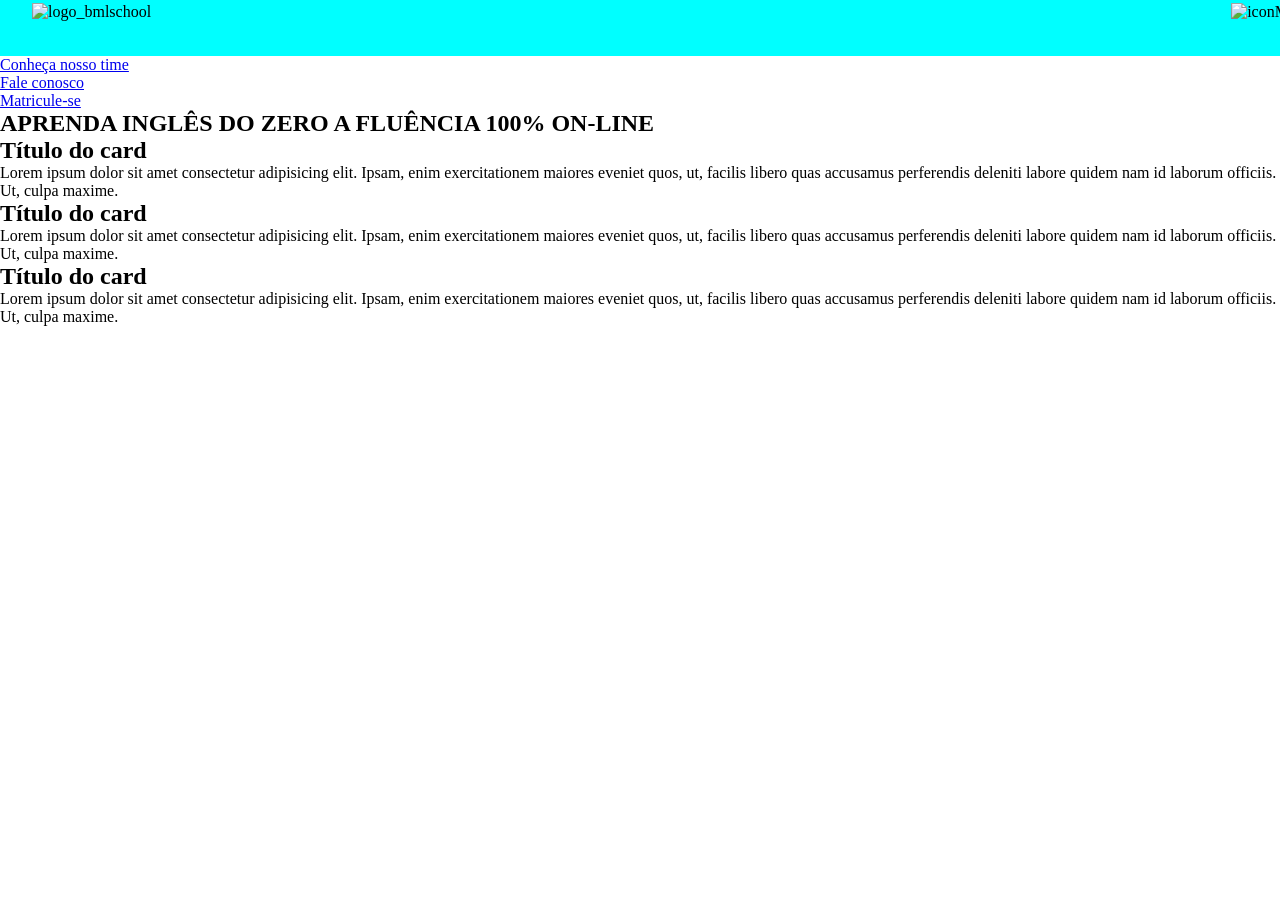
==== home.html @ 4c833206 "Inicio do projeto" ====
<!DOCTYPE html>
<html lang="pt-br">
<head>
    <meta charset="UTF-8">
    <meta name="viewport" content="width=device-width, initial-scale=1.0">
    <link rel="stylesheet" href="style.css">
    <title>BML School</title>
</head>
<body>

    <header class="navBar">
        <img src="img/shapes-bml/logo-bml/logo-bml-112x128-dark-purple.png" alt="logo_bmlschool">
        <img src="img/menu.png" alt="iconMenu">
    </header>
    <article>
        <ul>
            <a href="about.html"><li>Conheça nosso time</li></a>
            <a href="formContactUs.html"><li>Fale conosco</li></a>
            <a href="formEnroll.html"><li>Matricule-se</li></a>
        </ul>
    </article>

    <main>

        <section>
            <h1>APRENDA INGLÊS DO ZERO A FLUÊNCIA 100% ON-LINE</h1>
        </section>

        <section>
            <article>
                <h2>Título do card</h2>
                <p>Lorem ipsum dolor sit amet consectetur adipisicing elit. Ipsam, enim exercitationem maiores eveniet quos, ut, facilis libero quas accusamus perferendis deleniti labore quidem nam id laborum officiis. Ut, culpa maxime.</p>
            </article>
            <article>
                <h2>Título do card</h2>
                <p>Lorem ipsum dolor sit amet consectetur adipisicing elit. Ipsam, enim exercitationem maiores eveniet quos, ut, facilis libero quas accusamus perferendis deleniti labore quidem nam id laborum officiis. Ut, culpa maxime.</p>
            </article>
            <article>
                <h2>Título do card</h2>
                <p>Lorem ipsum dolor sit amet consectetur adipisicing elit. Ipsam, enim exercitationem maiores eveniet quos, ut, facilis libero quas accusamus perferendis deleniti labore quidem nam id laborum officiis. Ut, culpa maxime.</p>
            </article>
        </section>

        <section>

        </section>
    </main>



    
</body>
<script src="script.js"></script>
</html>
---- style.css ----
* {
    margin: 0;
    padding: 0;
}

.navBar {

    background-color: aqua;
    display: flex;
    width: 100%;
    height: 50px;
    justify-content: space-between;

    padding: 0.2rem 2rem;
}
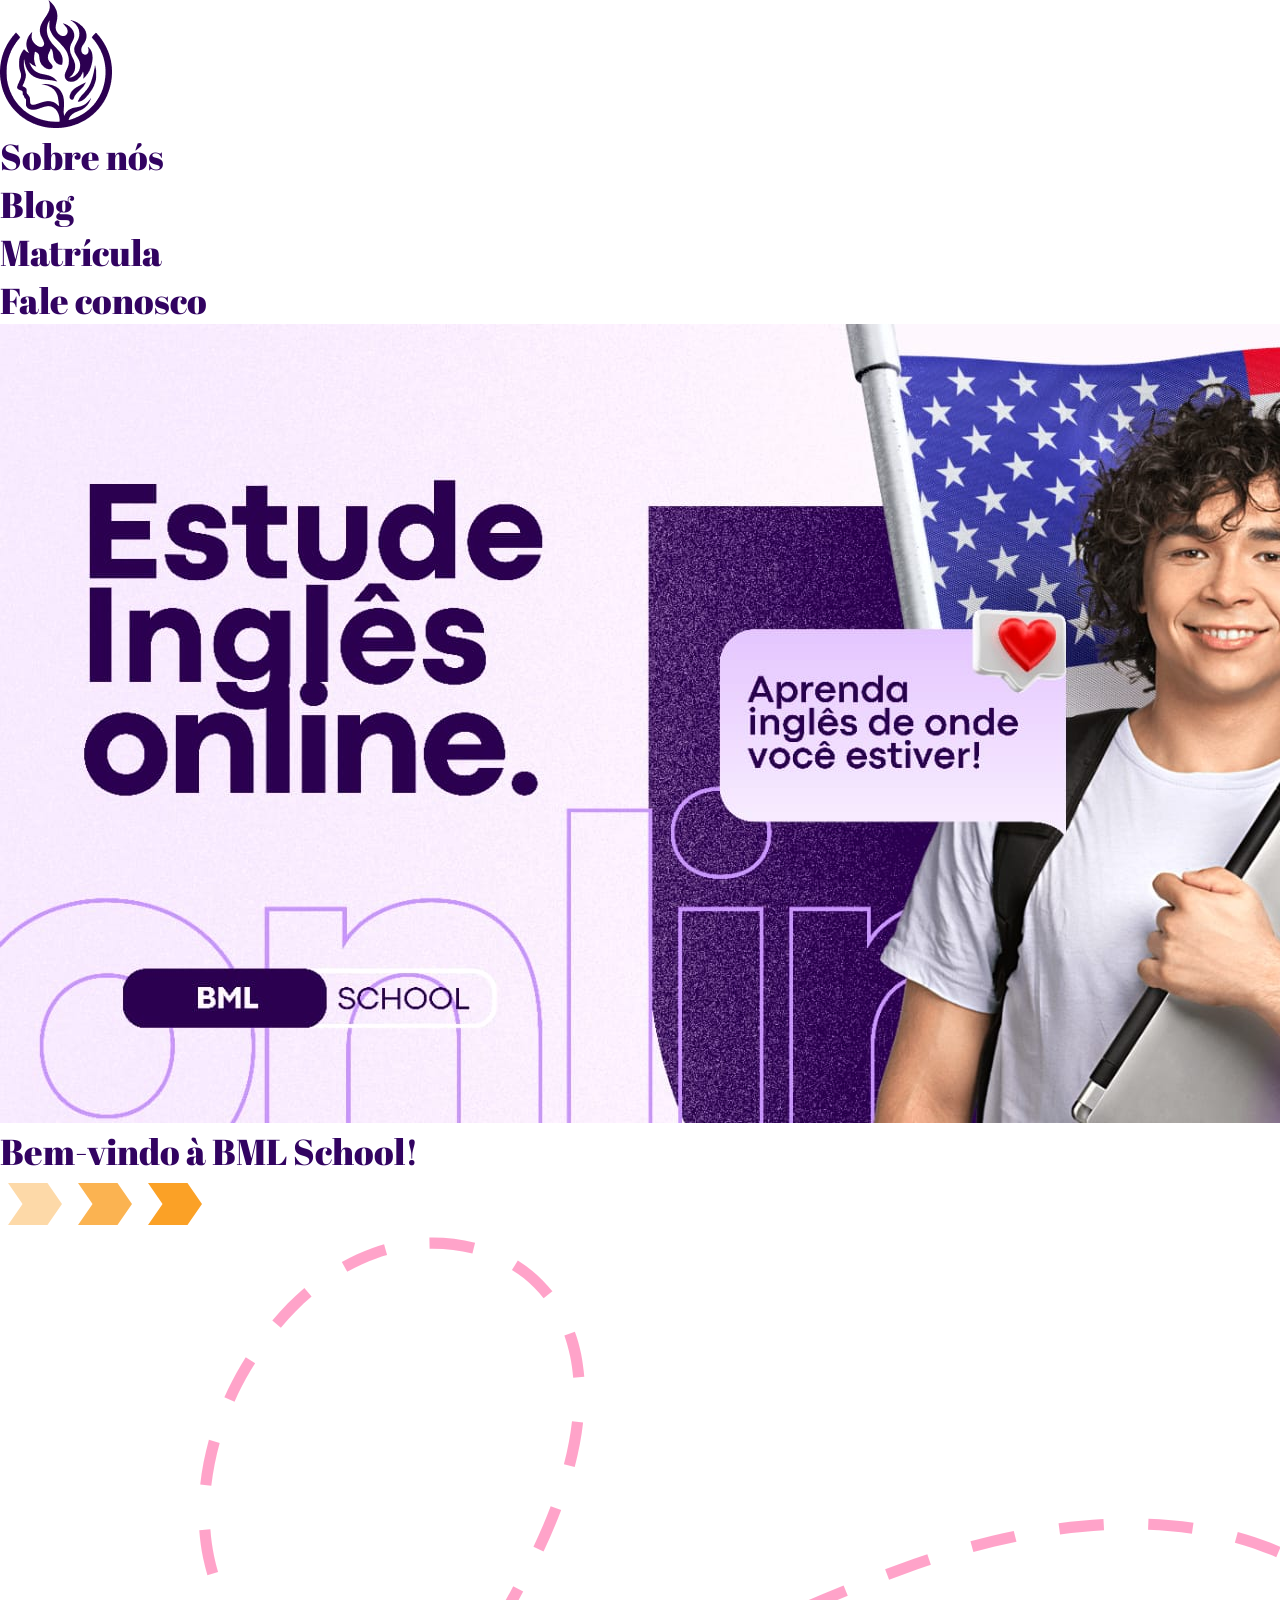
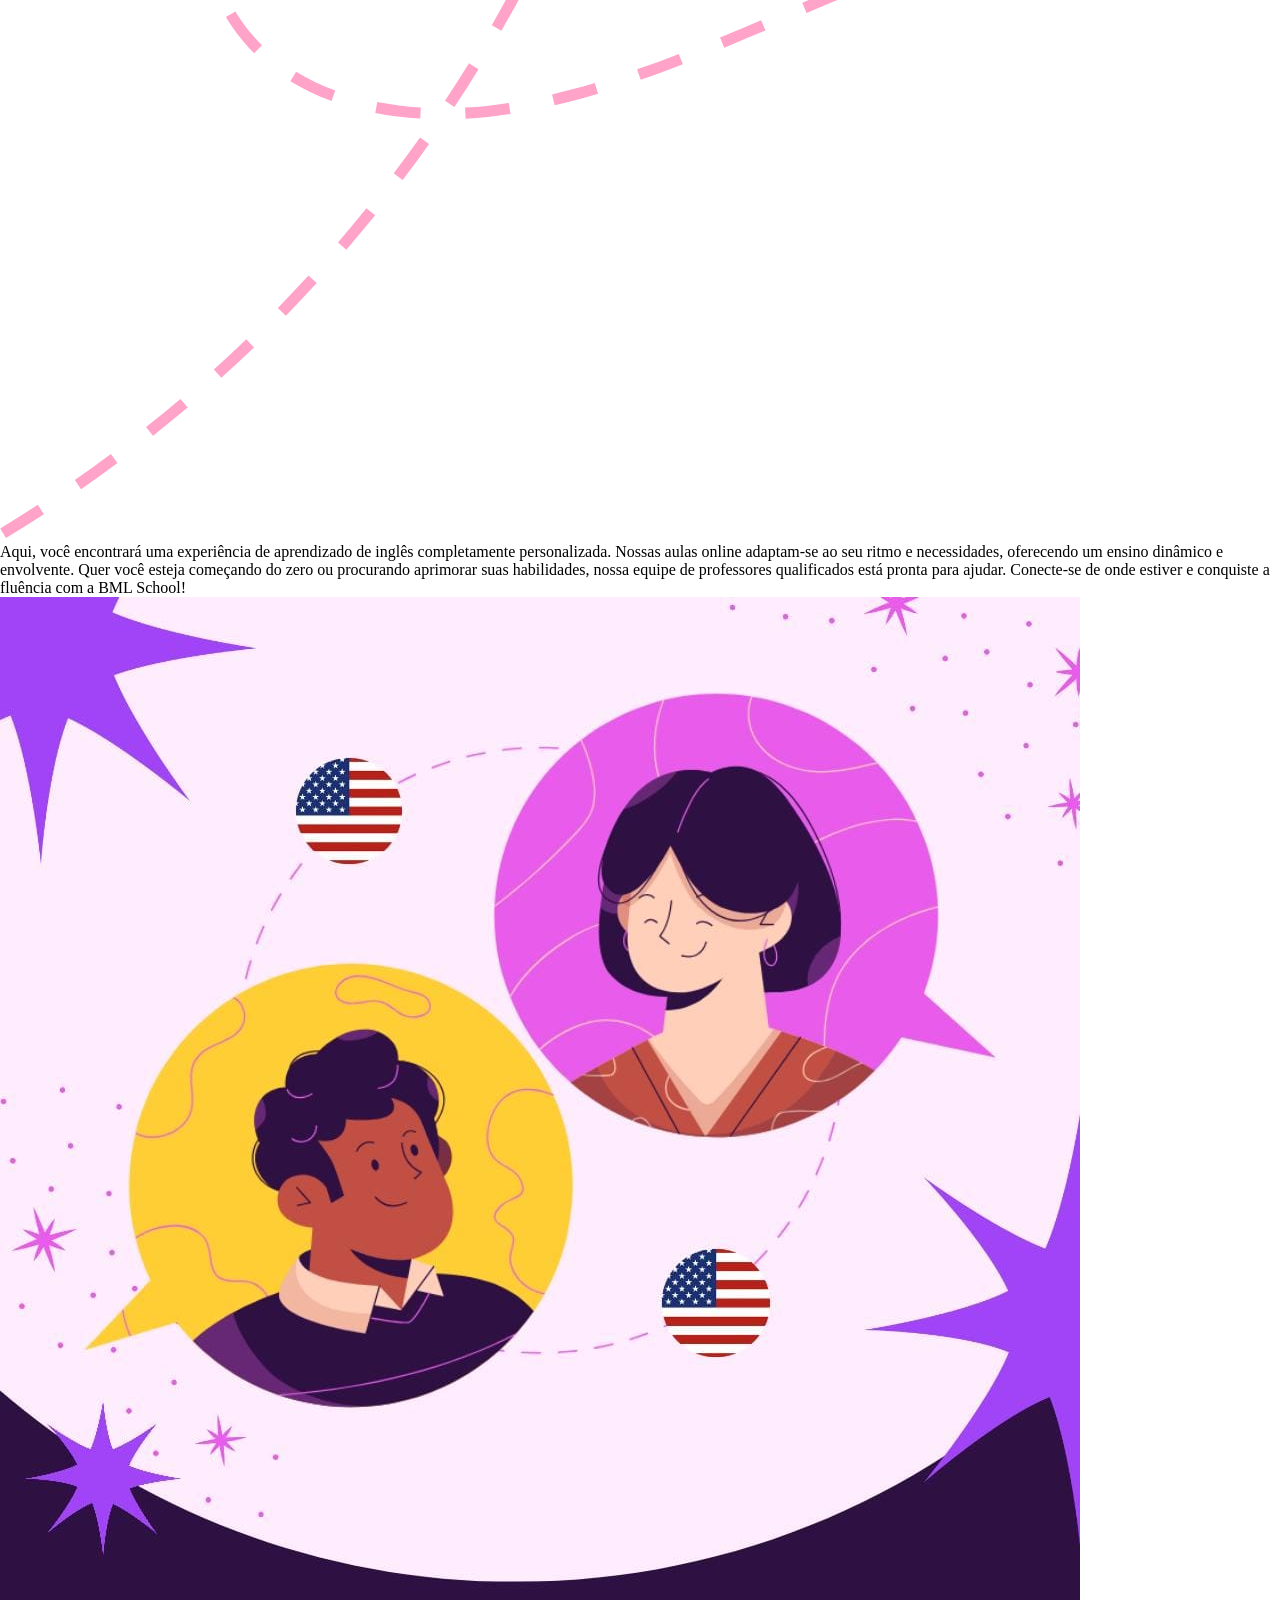
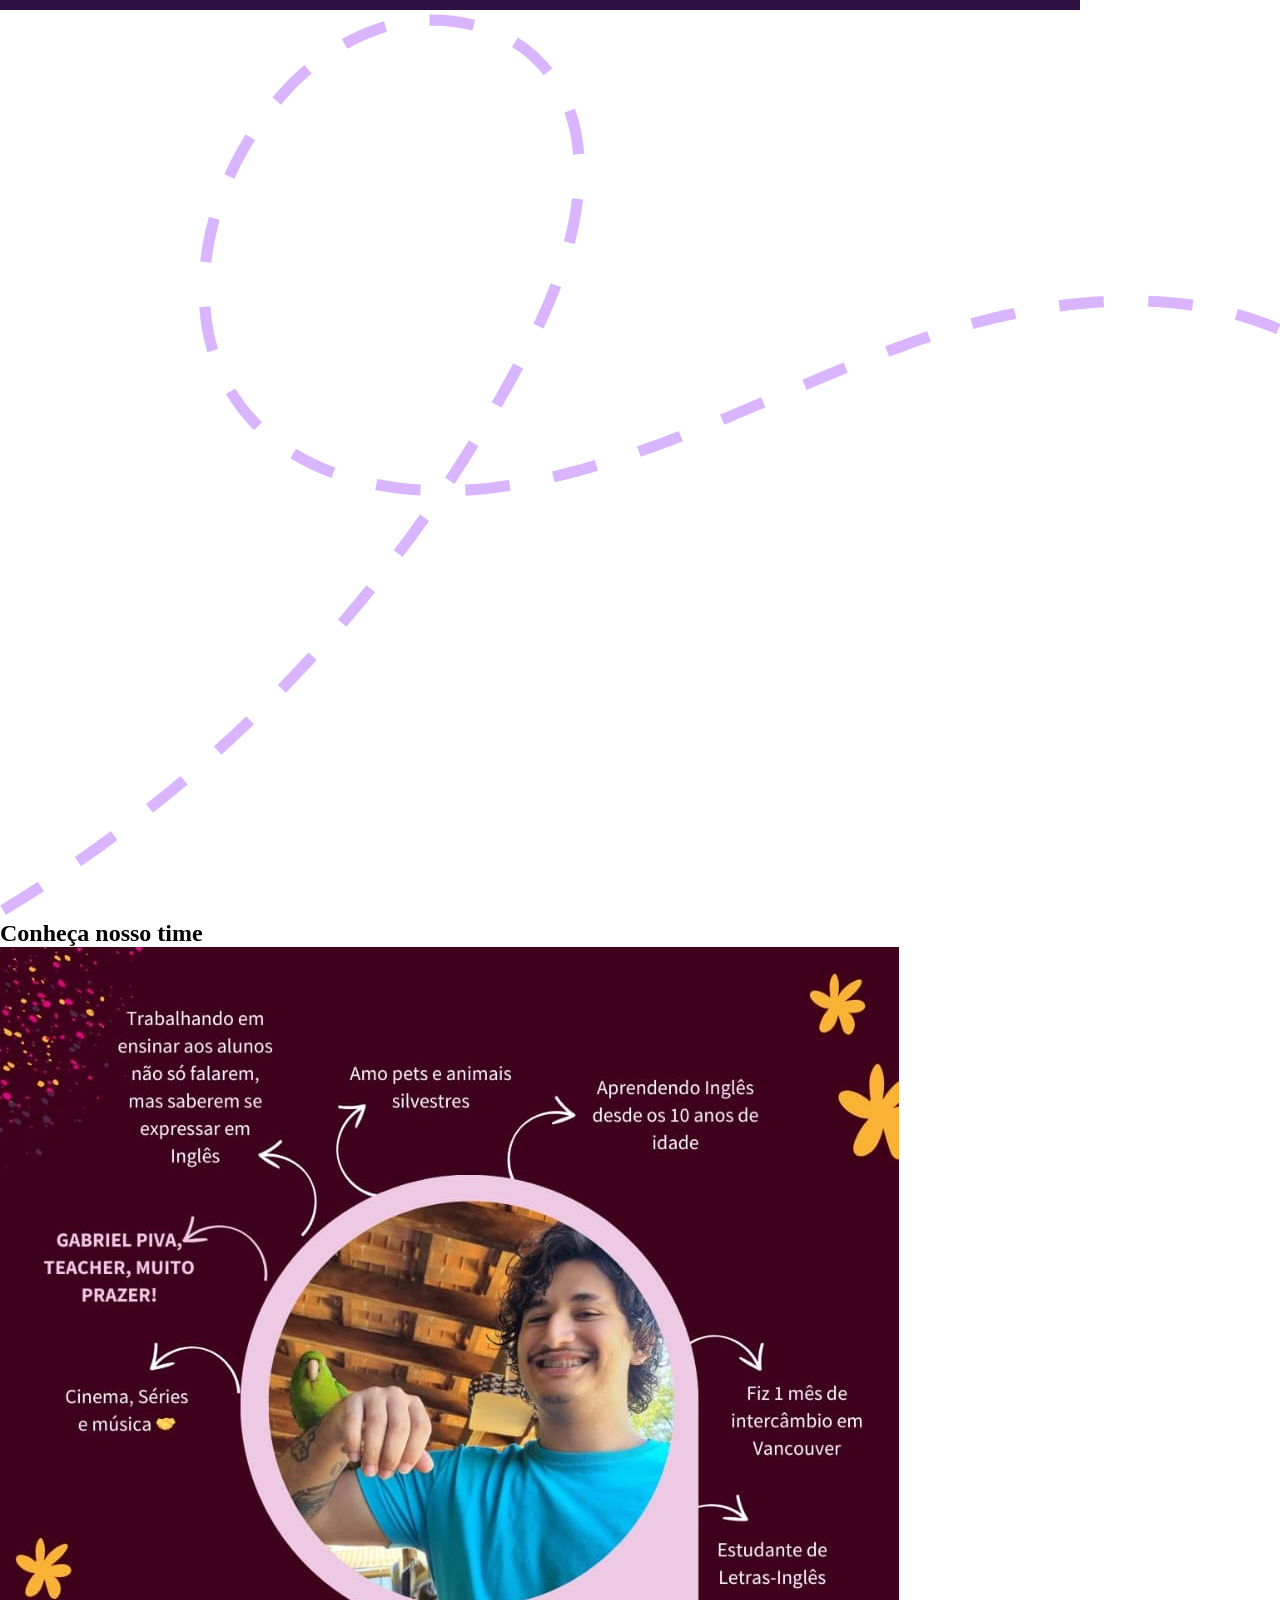
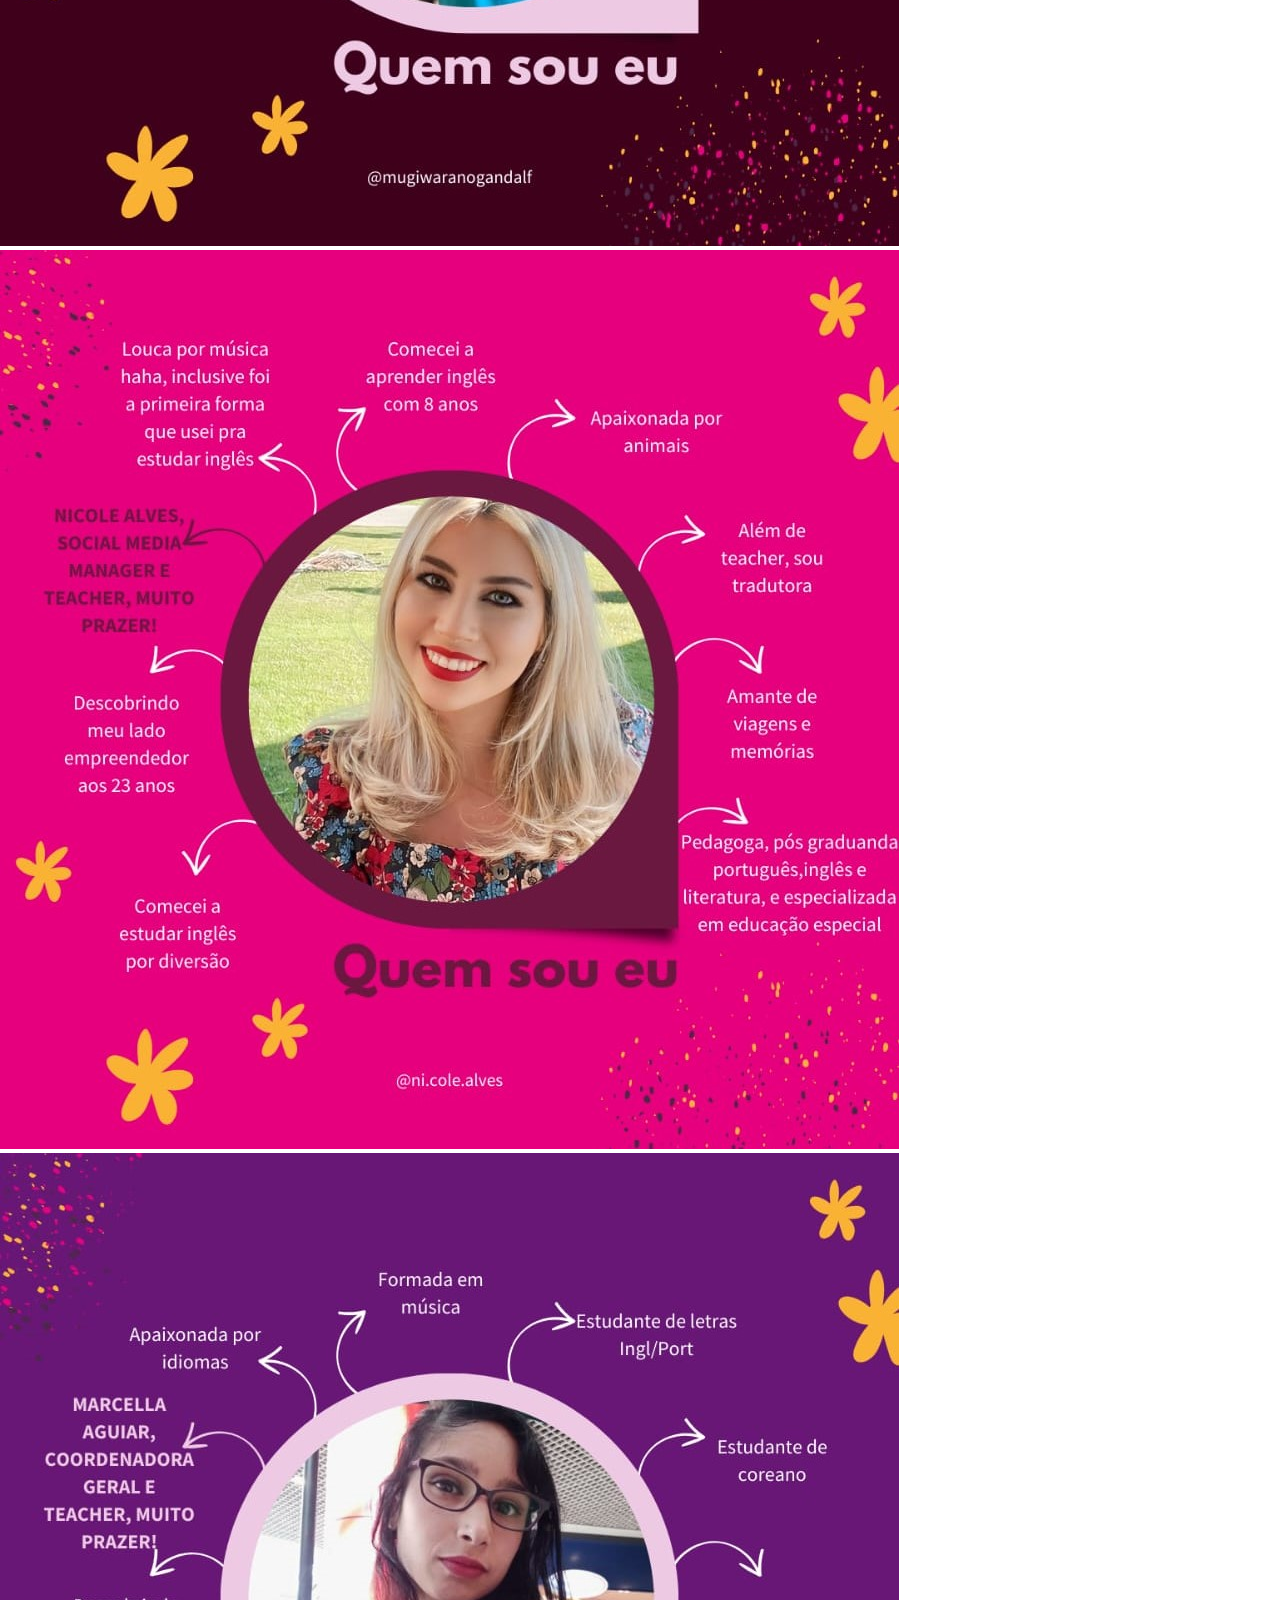
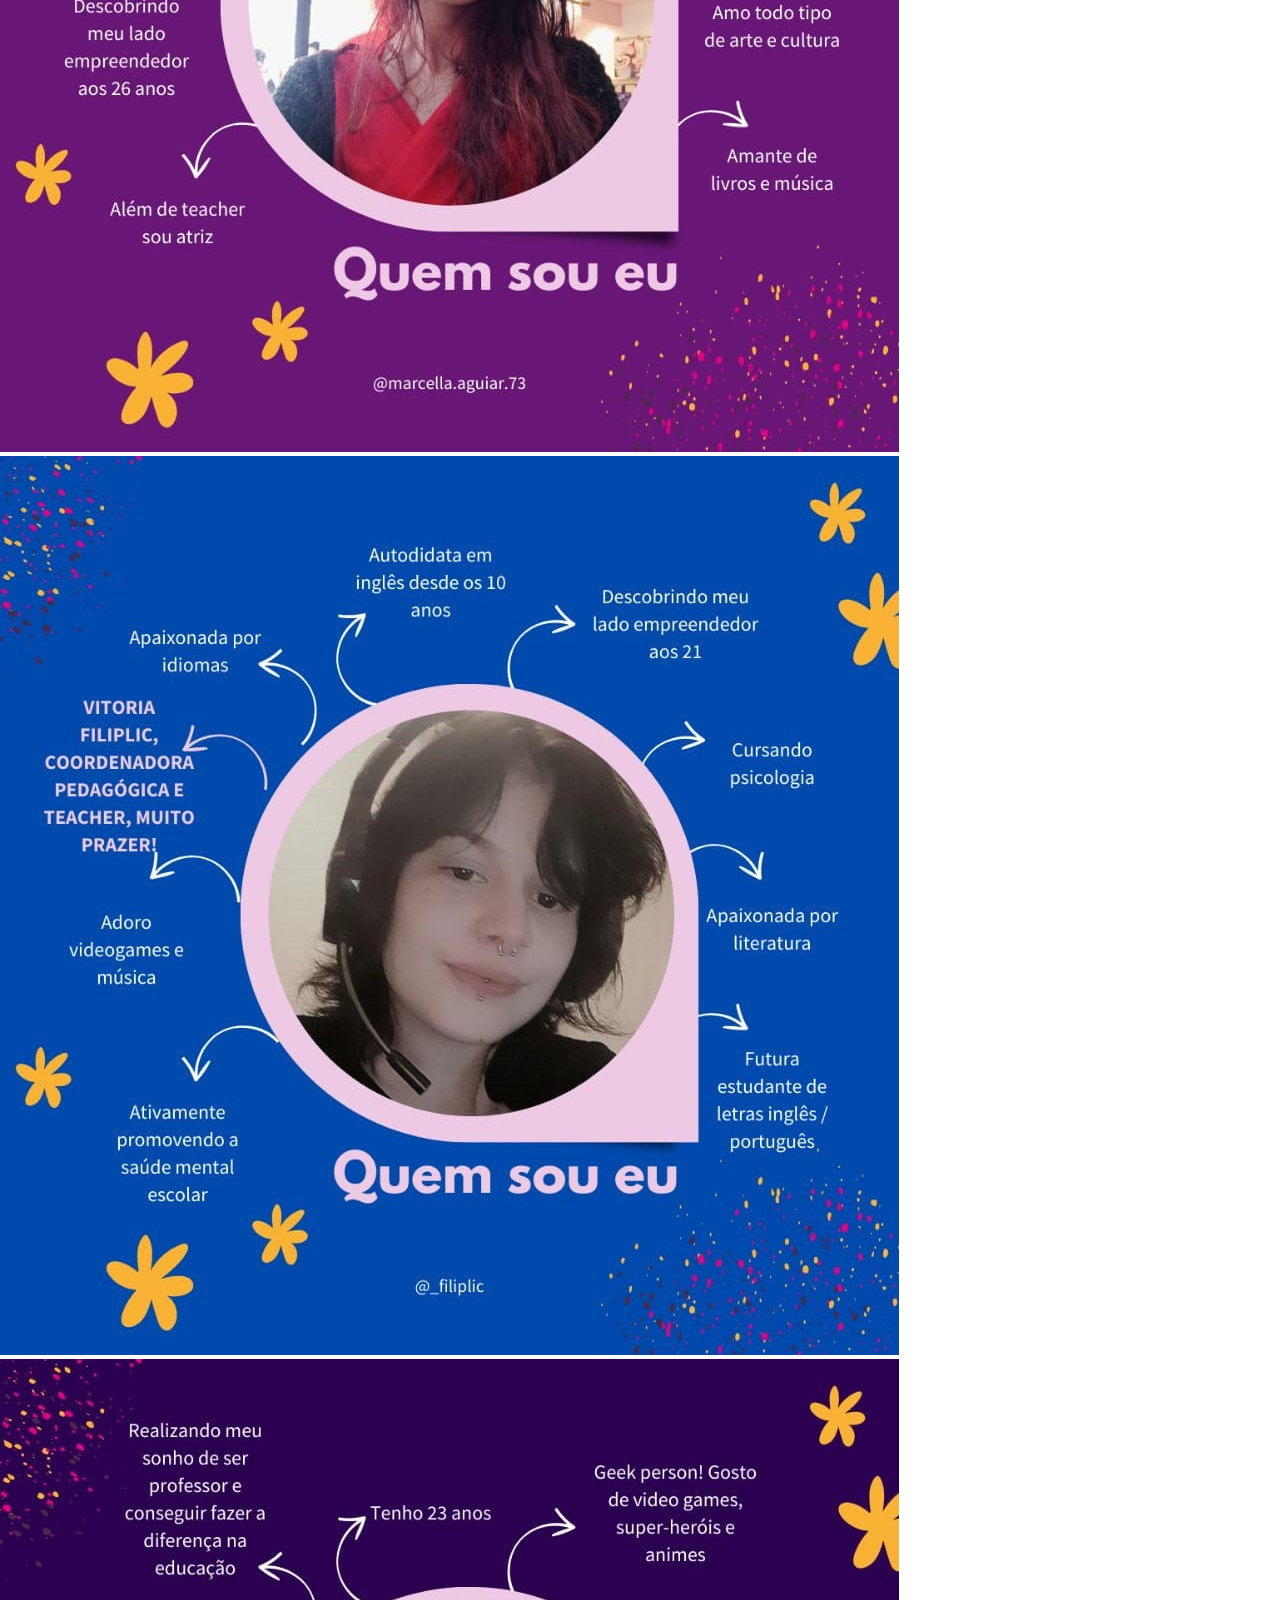
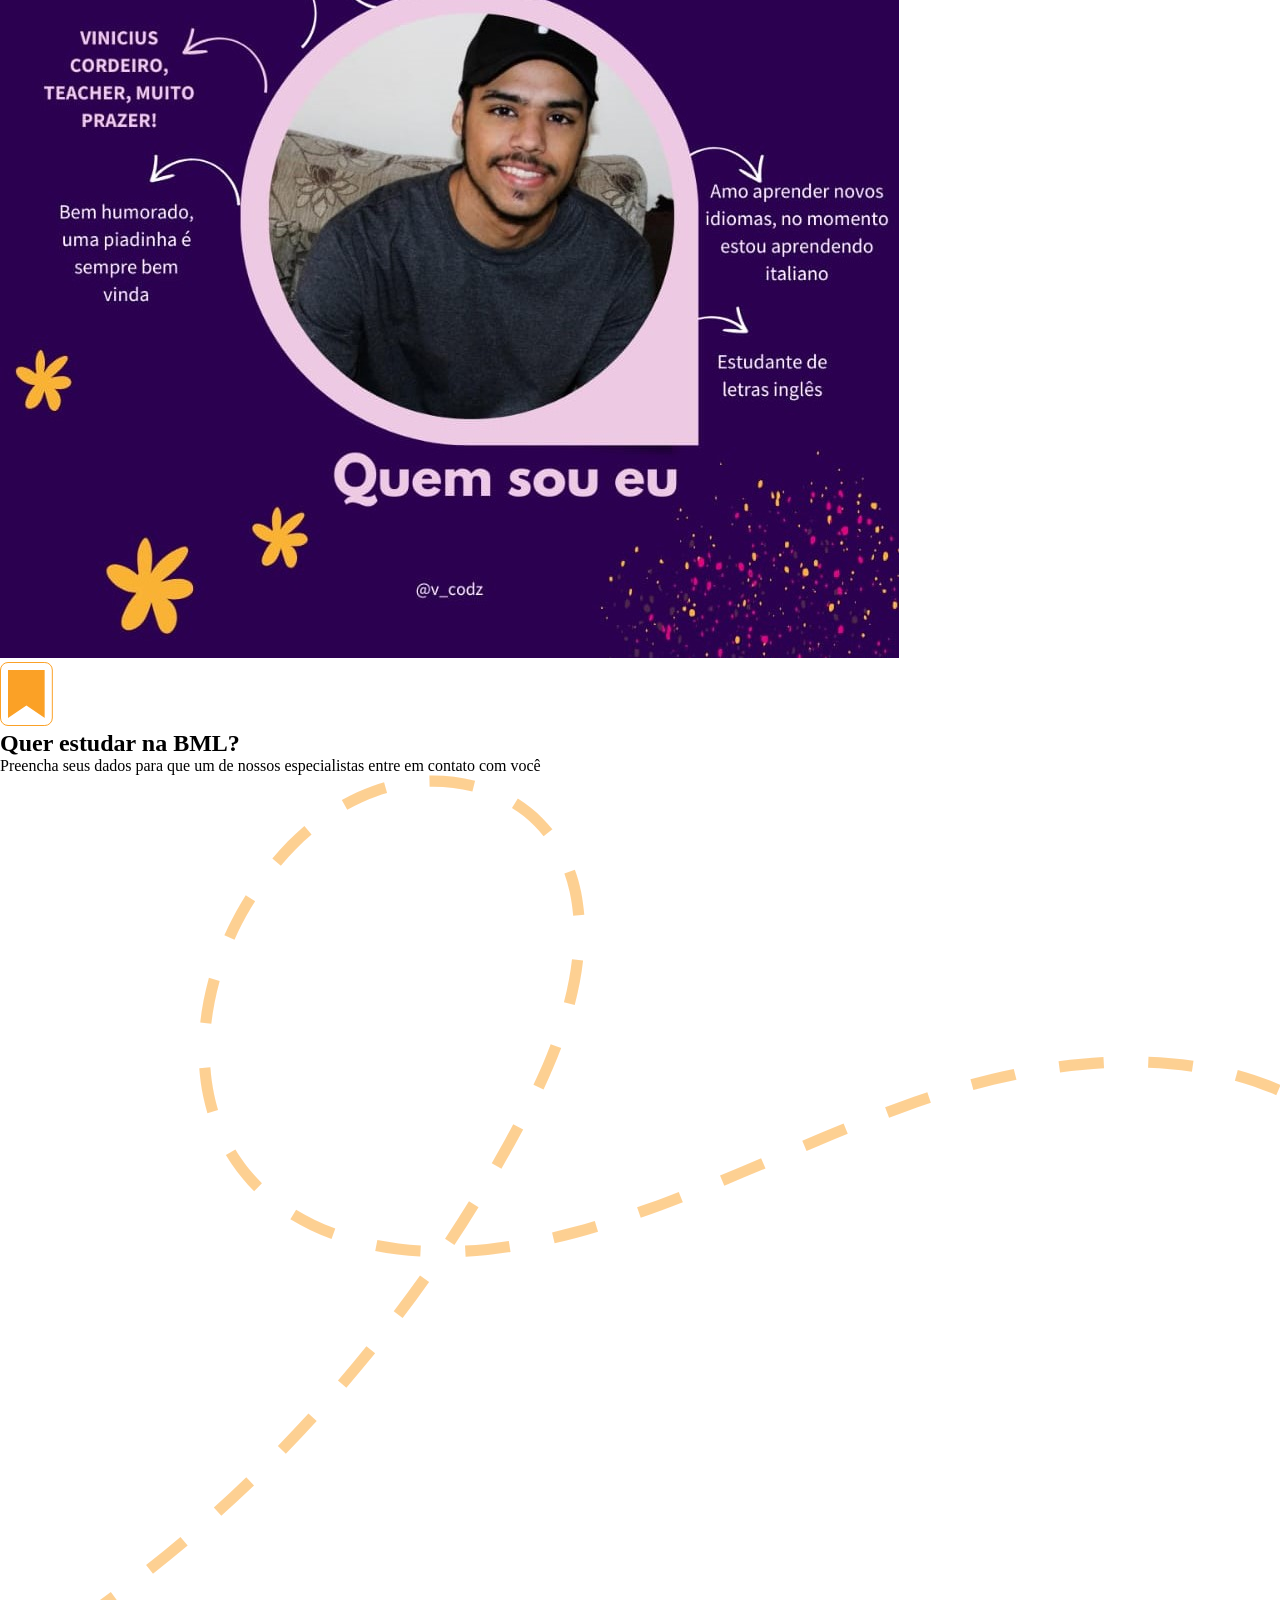
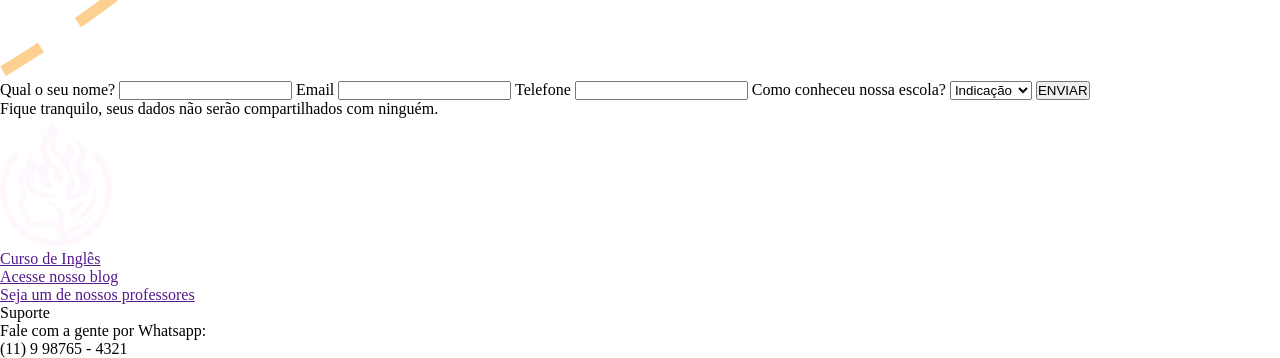
==== commit eff950bf: "docs: desenvolvimento do documento HTML" ====
--- a/home.html
+++ b/home.html
@@ -1,54 +1,108 @@
 <!DOCTYPE html>
 <html lang="pt-br">
+
 <head>
     <meta charset="UTF-8">
     <meta name="viewport" content="width=device-width, initial-scale=1.0">
-    <link rel="stylesheet" href="style.css">
+    <link rel="stylesheet" href="assets/css/style.css">
     <title>BML School</title>
 </head>
+
 <body>
 
-    <header class="navBar">
-        <img src="img/shapes-bml/logo-bml/logo-bml-112x128-dark-purple.png" alt="logo_bmlschool">
-        <img src="img/menu.png" alt="iconMenu">
+    <header>
+        <img src="assets/svg/logo-bml-112x128-dark-purple.png" alt="logoBML">
+        <ul id="navBar" class="subtitleFont">
+            <li>Sobre nós</li>
+            <li>Blog</li>
+            <li>Matrícula</li>
+            <li>Fale conosco</li> <!-- link direciona para whatsapp -->
+        </ul>
     </header>
-    <article>
-        <ul>
-            <a href="about.html"><li>Conheça nosso time</li></a>
-            <a href="formContactUs.html"><li>Fale conosco</li></a>
-            <a href="formEnroll.html"><li>Matricule-se</li></a>
-        </ul>
-    </article>
 
     <main>
+        <div id="banner">
+            <img src="assets/img/mainBanner.jpeg" alt="Garoto segurando um notebook e sorrindo">
+            <h2 class="subtitleFont">Bem-vindo à BML School!</h2>
+        </div>
+        <div id="welcome">
+            <div id="titleWelcome">
+                <img src="assets/svg/icon-arrow-yellow.svg" alt="Arrow yelow">
+                <img src="assets/svg/dots-pink.svg" alt="dots pink">
+            </div>
+            <div id="pWelcome">
+                <p>
+                    Aqui, você encontrará uma experiência de aprendizado de inglês completamente personalizada. Nossas
+                    aulas online adaptam-se ao seu ritmo e necessidades, oferecendo um ensino dinâmico e envolvente.
+                    Quer você esteja começando do zero ou procurando aprimorar suas habilidades, nossa equipe de
+                    professores
+                    qualificados está pronta para ajudar. Conecte-se de onde estiver e conquiste a fluência com a BML
+                    School!
+                </p>
+            </div>
+            <div id="imgWelcome"><img src="assets/img/anim.jpeg" alt="anime"></div>
+        </div>
+        <div id="ourTeam">
+            <div id="titleOurTeam">
+                <img src="assets/svg/dots-purple.svg" alt="dots purple">
+                <h2>Conheça nosso time</h2>
+            </div>
+            <div id="teachers">
+                <div class="cards"><img src="assets/img/gabriel.jpeg" alt="teacher BML School"></div>
+                <div class="cards"><img src="assets/img/nicole.jpeg" alt="teacher BML School"></div>
+                <div class="cards"><img src="assets/img/marcela.jpeg" alt="teacher BML School"></div>
+                <div class="cards"><img src="assets/img/filiplic.jpeg" alt="teacher BML School"></div>
+                <div class="cards"><img src="assets/img/vinicius.jpeg" alt="teacher BML School"></div>
+            </div>
+        </div>
+        <div id="enroll">
+            <div id="titleEnroll">
+                <img src="assets/svg/icon-marker-yellow.svg" alt="icon marker yellow">
+                <h2>Quer estudar na BML?</h2>
+                <p>Preencha seus dados para que um de nossos especialistas entre em contato com você</p>
+                <img src="assets/svg/dots-yellow.svg" alt="dots yellow">
+            </div>
+            <form id="formEnroll">
+                <label for="name">Qual o seu nome?</label>
+                <input type="text">
+                <label for="email">Email</label>
+                <input type="email">
+                <label for="tel">Telefone</label>
+                <input type="tel">
+                <label for="name">Como conheceu nossa escola?</label>
+                <select name="meetUs" id="meetUs">
+                    <option value="Selecione" disabled>Selecione</option>
+                    <option value="indicate">Indicação</option>
+                    <option value="insta">Instagram</option>
+                    <option value="google">Google</option>
+                    <option value="bing">Bing</option>
+                    <option value="outros">Outros</option>
+                </select>
+                <button id="submit">ENVIAR</button>
+                <p>Fique tranquilo, seus dados não serão compartilhados com ninguém.</p>
+            </form>
+        </div>
+    </main>
+    <footer>
+        <img src="assets/svg/logo-bml-112x128-white.png" alt="logo BML School">
+        <ul>
+            <li><a href="">Curso de Inglês</a></li>
+            <li><a href="">Acesse nosso blog</a></li>
+            <li><a href="">Seja um de nossos professores</a></li>
+        </ul>
+        <ul>
+            <li>
+                <p>Suporte</p>
+            </li>
+            <li>
+                <p>Fale com a gente por Whatsapp:</p>
+            </li>
+            <li>
+                <p>(11) 9 98765 - 4321</p>
+            </li>
+        </ul>
+    </footer>
 
-        <section>
-            <h1>APRENDA INGLÊS DO ZERO A FLUÊNCIA 100% ON-LINE</h1>
-        </section>
+</body>
 
-        <section>
-            <article>
-                <h2>Título do card</h2>
-                <p>Lorem ipsum dolor sit amet consectetur adipisicing elit. Ipsam, enim exercitationem maiores eveniet quos, ut, facilis libero quas accusamus perferendis deleniti labore quidem nam id laborum officiis. Ut, culpa maxime.</p>
-            </article>
-            <article>
-                <h2>Título do card</h2>
-                <p>Lorem ipsum dolor sit amet consectetur adipisicing elit. Ipsam, enim exercitationem maiores eveniet quos, ut, facilis libero quas accusamus perferendis deleniti labore quidem nam id laborum officiis. Ut, culpa maxime.</p>
-            </article>
-            <article>
-                <h2>Título do card</h2>
-                <p>Lorem ipsum dolor sit amet consectetur adipisicing elit. Ipsam, enim exercitationem maiores eveniet quos, ut, facilis libero quas accusamus perferendis deleniti labore quidem nam id laborum officiis. Ut, culpa maxime.</p>
-            </article>
-        </section>
-
-        <section>
-
-        </section>
-    </main>
-
-
-
-    
-</body>
-<script src="script.js"></script>
 </html>
--- a/assets/css/style.css
+++ b/assets/css/style.css
@@ -0,0 +1,33 @@
+@import url('https://fonts.googleapis.com/css2?family=Abril+Fatface&display=swap');
+
+:root {
+    --dark-purple: #320361;
+}
+
+.subtitleFont {
+    font-family: 'Abril Fatface', serif;
+    font-weight: 400;
+    font-size: 36px;
+    color: var(--dark-purple);
+}
+
+
+
+
+
+* {
+    margin: 0;
+    padding: 0;
+}
+
+.navBar {
+
+    background-color: aqua;
+    display: flex;
+    width: 100%;
+    height: 50px;
+    justify-content: space-between;
+
+    padding: 0.2rem 2rem;
+}
+
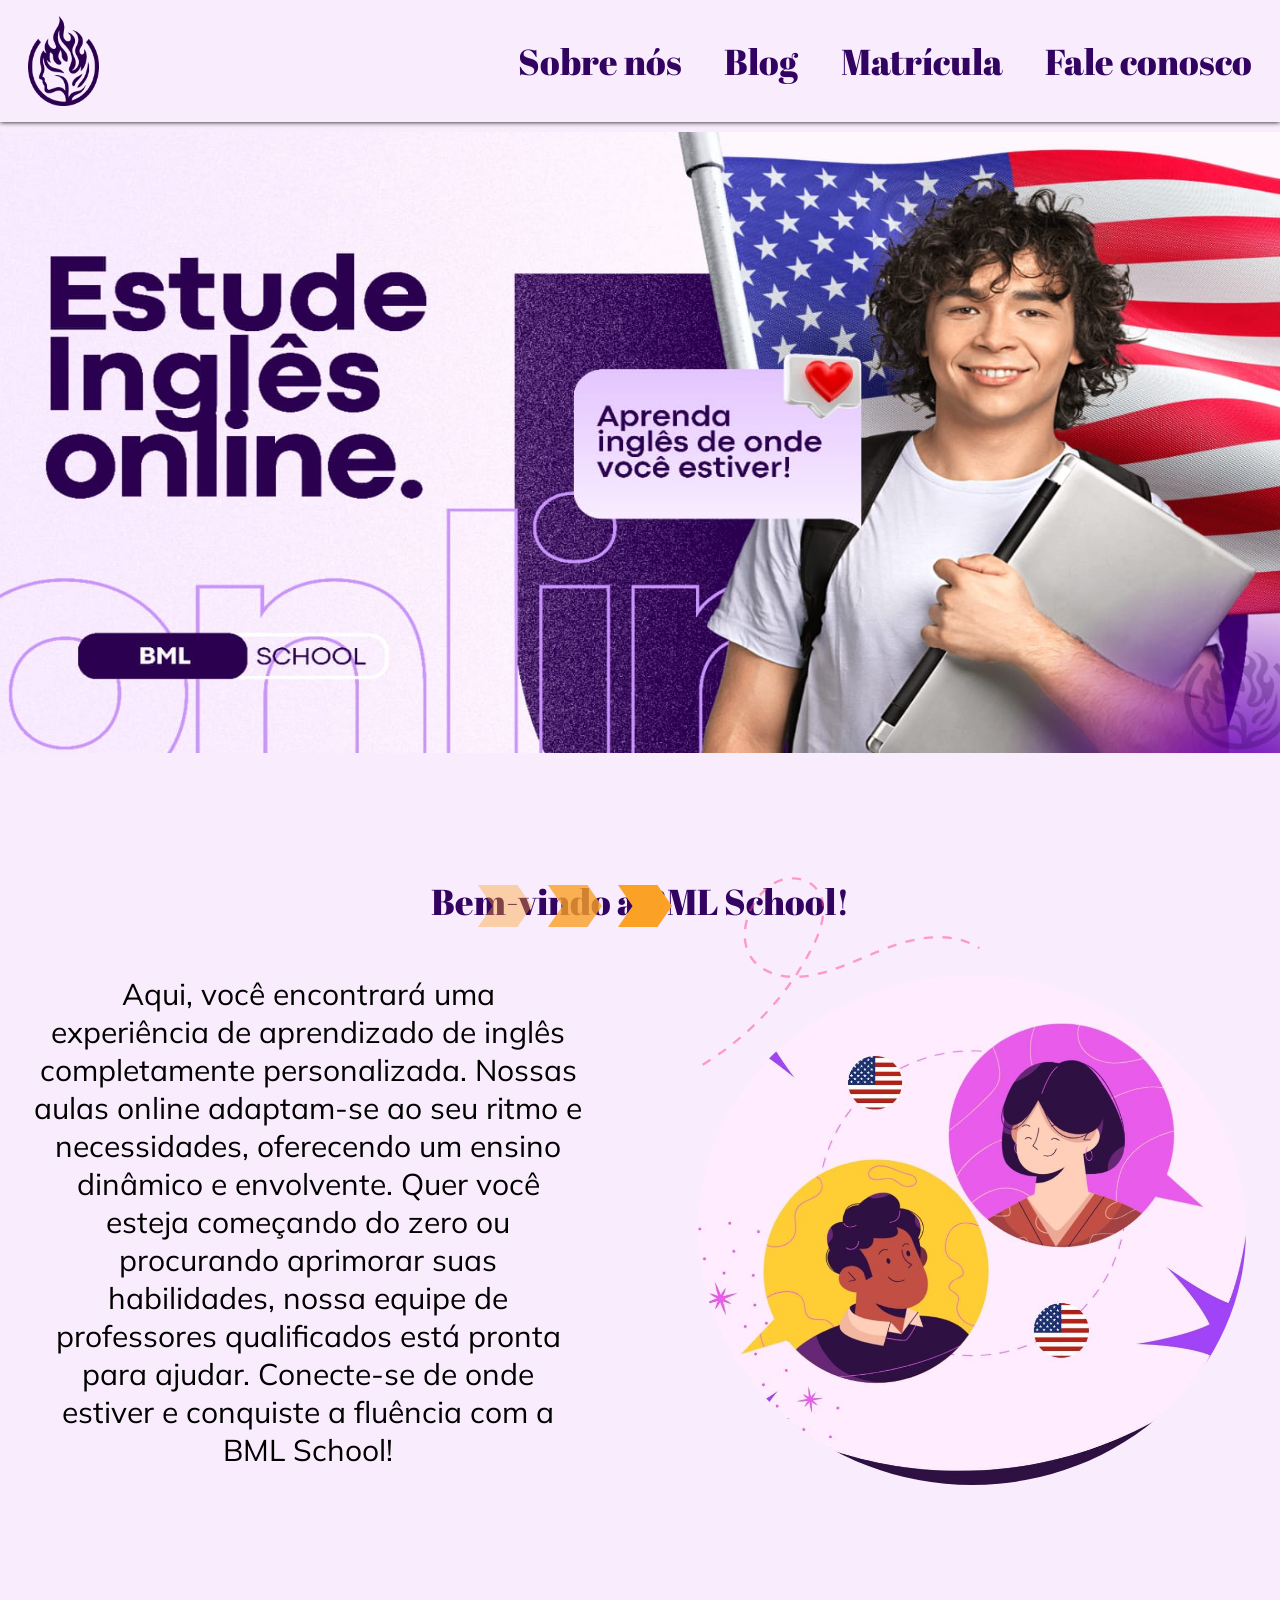
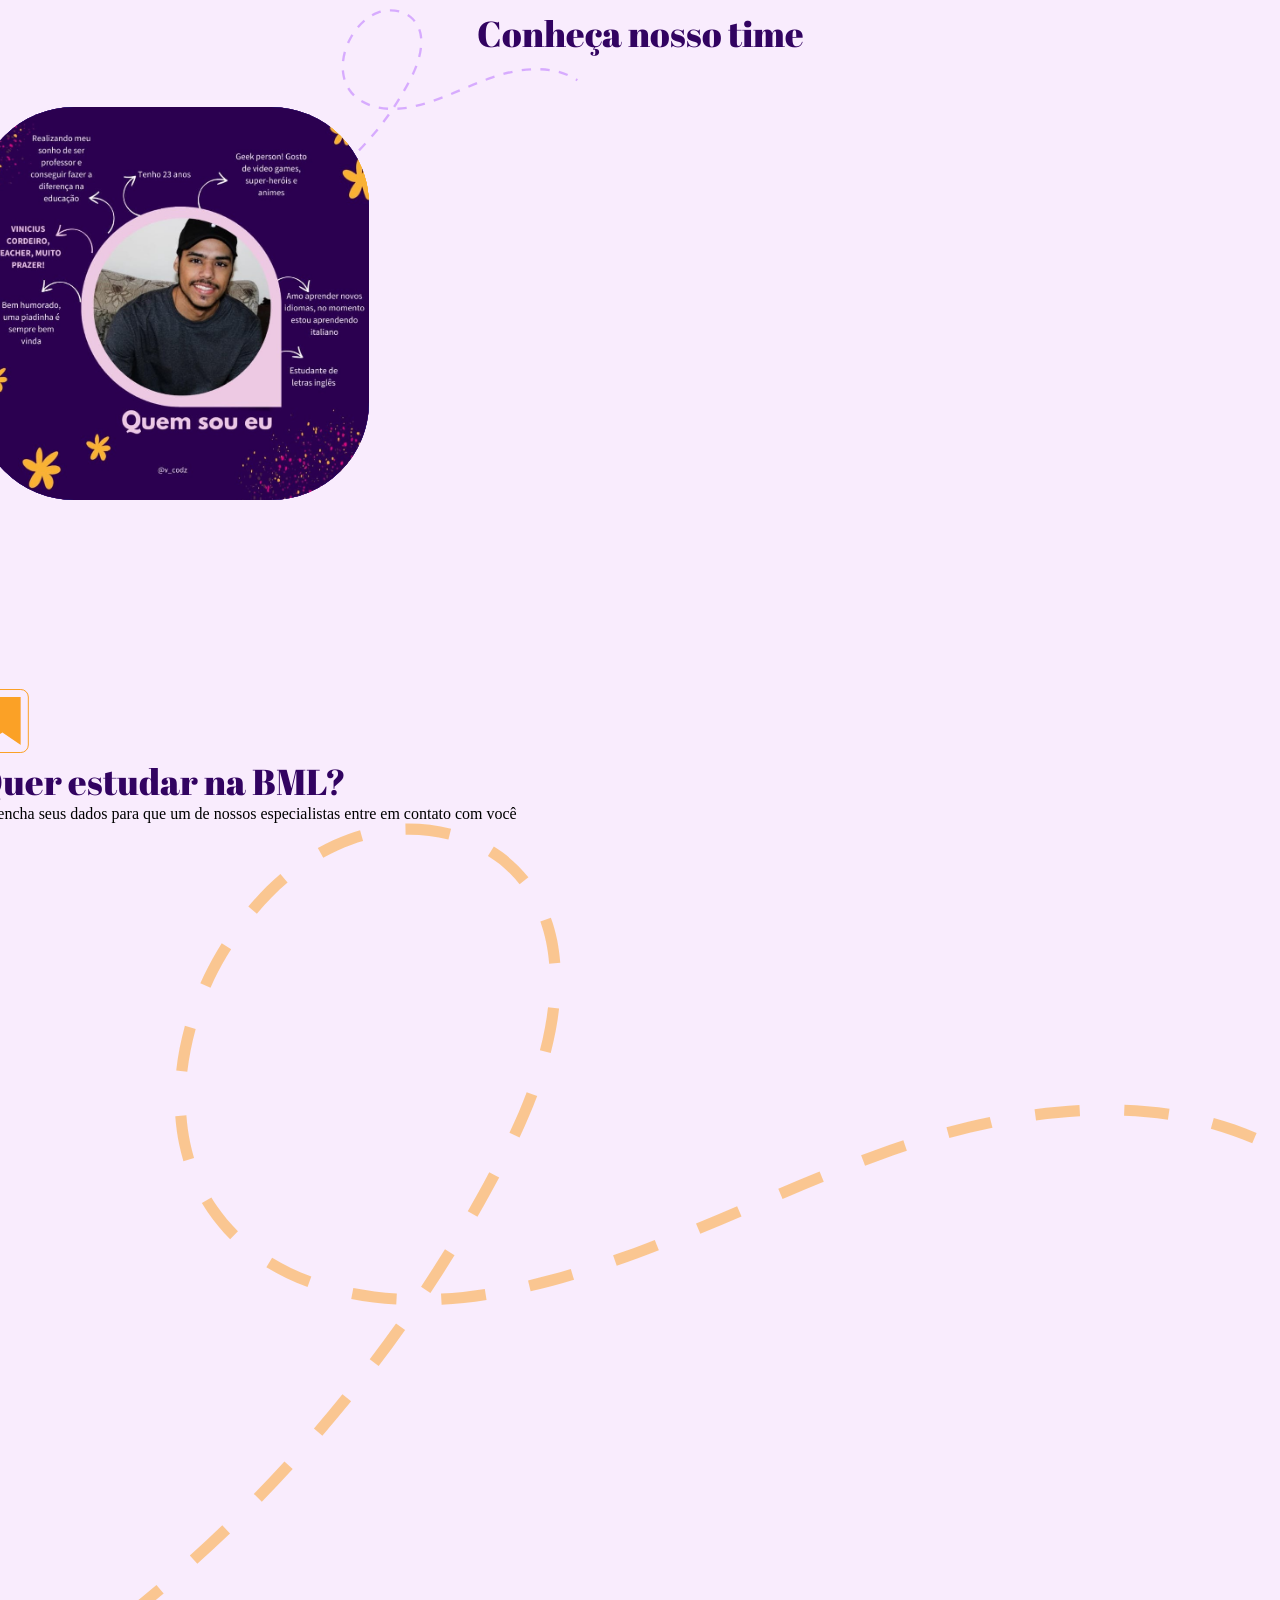
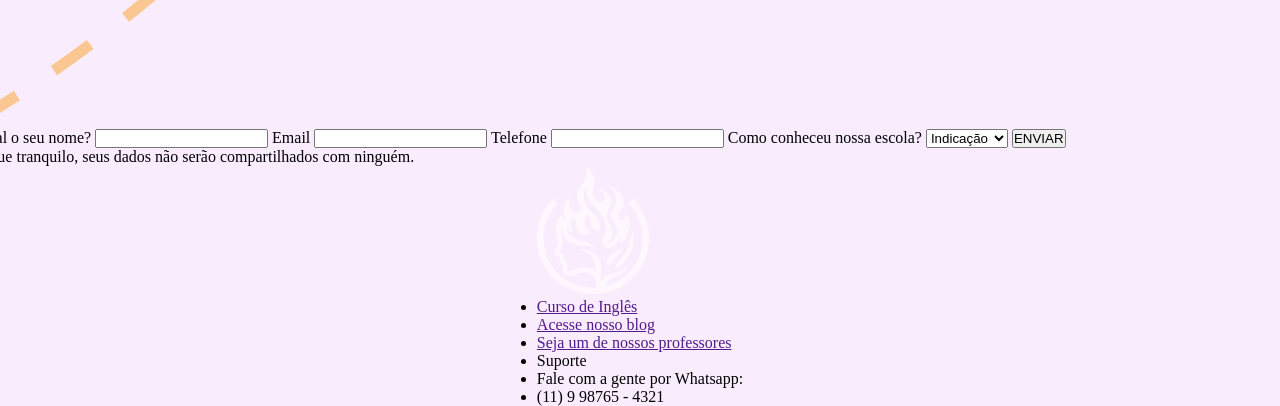
==== commit 73af0051: "style: add style for header, banner and welcome" ====
--- a/home.html
+++ b/home.html
@@ -11,41 +11,43 @@
 <body>
 
     <header>
-        <img src="assets/svg/logo-bml-112x128-dark-purple.png" alt="logoBML">
-        <ul id="navBar" class="subtitleFont">
-            <li>Sobre nós</li>
-            <li>Blog</li>
-            <li>Matrícula</li>
-            <li>Fale conosco</li> <!-- link direciona para whatsapp -->
-        </ul>
+        <div id="header">
+            <img src="assets/svg/logo-bml-112x128-dark-purple.png" alt="logoBML">
+            <ul id="navBar" class="subtitleFont">
+                <li>Sobre nós</li>
+                <li>Blog</li>
+                <li>Matrícula</li>
+                <li>Fale conosco</li> <!-- link direciona para whatsapp -->
+            </ul>
+        </div>
     </header>
 
     <main>
         <div id="banner">
             <img src="assets/img/mainBanner.jpeg" alt="Garoto segurando um notebook e sorrindo">
-            <h2 class="subtitleFont">Bem-vindo à BML School!</h2>
         </div>
         <div id="welcome">
             <div id="titleWelcome">
-                <img src="assets/svg/icon-arrow-yellow.svg" alt="Arrow yelow">
-                <img src="assets/svg/dots-pink.svg" alt="dots pink">
+                <h2 class="subtitleFont">Bem-vindo à BML School!</h2>
+                <img id="arrowYellow" src="assets/svg/icon-arrow-yellow.svg" alt="Arrow yelow">
+                <img id = "dotsPink" src="assets/svg/dots-pink.svg" alt="dots pink">
             </div>
             <div id="pWelcome">
-                <p>
-                    Aqui, você encontrará uma experiência de aprendizado de inglês completamente personalizada. Nossas
+                <p class="paragraphFont">
+                    Aqui, você encontrará uma <br>experiência de aprendizado de inglês completamente personalizada. Nossas
                     aulas online adaptam-se ao seu ritmo e necessidades, oferecendo um ensino dinâmico e envolvente.
                     Quer você esteja começando do zero ou procurando aprimorar suas habilidades, nossa equipe de
                     professores
                     qualificados está pronta para ajudar. Conecte-se de onde estiver e conquiste a fluência com a BML
                     School!
                 </p>
+                <div id="imgWelcome"><img src="assets/img/anim.jpeg" alt="anime"></div>
             </div>
-            <div id="imgWelcome"><img src="assets/img/anim.jpeg" alt="anime"></div>
         </div>
         <div id="ourTeam">
             <div id="titleOurTeam">
-                <img src="assets/svg/dots-purple.svg" alt="dots purple">
-                <h2>Conheça nosso time</h2>
+                <img id="dotsPurple" src="assets/svg/dots-purple.svg" alt="dots purple">
+                <h2 class="subtitleFont">Conheça nosso time</h2>
             </div>
             <div id="teachers">
                 <div class="cards"><img src="assets/img/gabriel.jpeg" alt="teacher BML School"></div>
@@ -58,7 +60,7 @@
         <div id="enroll">
             <div id="titleEnroll">
                 <img src="assets/svg/icon-marker-yellow.svg" alt="icon marker yellow">
-                <h2>Quer estudar na BML?</h2>
+                <h2 class="subtitleFont">Quer estudar na BML?</h2>
                 <p>Preencha seus dados para que um de nossos especialistas entre em contato com você</p>
                 <img src="assets/svg/dots-yellow.svg" alt="dots yellow">
             </div>
--- a/assets/css/style.css
+++ b/assets/css/style.css
@@ -1,8 +1,11 @@
-@import url('https://fonts.googleapis.com/css2?family=Abril+Fatface&display=swap');
+@import url('https://fonts.googleapis.com/css2?family=Abril+Fatface&family=Mulish:ital,wght@0,200..1000;1,200..1000&display=swap');
 
 :root {
     --dark-purple: #320361;
+    --light-white: #F9ECFD;
 }
+
+/* fontes */
 
 .subtitleFont {
     font-family: 'Abril Fatface', serif;
@@ -11,23 +14,113 @@
     color: var(--dark-purple);
 }
 
+.paragraphFont {
+    font-family: 'Mulish', sans-serif;
+    font-size: 30px;
+    font-weight: 400;
+    text-align: center;
+}
 
-
-
+/* styles */
 
 * {
     margin: 0;
     padding: 0;
 }
 
-.navBar {
-
-    background-color: aqua;
+body {
     display: flex;
-    width: 100%;
-    height: 50px;
-    justify-content: space-between;
-
-    padding: 0.2rem 2rem;
+    flex-direction: column;
+    align-items: center;
+    background-color: var(--light-white);
 }
 
+header {
+    width: 100%;
+    height: 122px;
+    box-shadow: 0px 0px 5px black;
+    display: flex;
+    justify-content: center;
+    margin-bottom: 10px;
+}
+#header {
+    display: flex;
+    width: 1225px;
+    justify-content: space-between;
+    align-items: center;
+}
+
+#header ul {
+    list-style: none;
+    display: flex;
+    width: 60%;
+    justify-content: space-between;
+    align-items: center;
+}
+
+#header img {
+    height: 90px;
+    width: 71px;
+}
+
+#banner img {
+    height: 621px;
+    width: 100%;
+    border-radius: 16px;
+}
+
+#titleWelcome, #titleOurTeam{
+    display: flex;
+    justify-content: center;
+    padding: 120px 0 50px;
+}
+
+#dotsPink {
+    height: 189px;
+    width: 278px;
+    position: absolute;
+    right: 300px;
+}
+
+#arrowYellow {
+    position: absolute;
+    left: 470px;
+}
+
+#pWelcome {
+    display: flex;
+    justify-content: space-around;
+}
+
+#pWelcome p, #pWelcome img {
+    height: 510px;
+    width: 548.7px;
+}
+
+#pWelcome img {
+    border-radius: 100%;
+}
+
+#ourTeam{
+    height: 800px;
+}
+
+#dotsPurple {
+    height: 189px;
+    width: 278px;
+    position: absolute;
+    left: 300px;
+}
+
+#teachers {
+    display: flex;
+}
+
+.cards img{
+    height: 393px;
+    width: 393px;
+    position: absolute;
+    border-radius: 98px;
+}
+
+
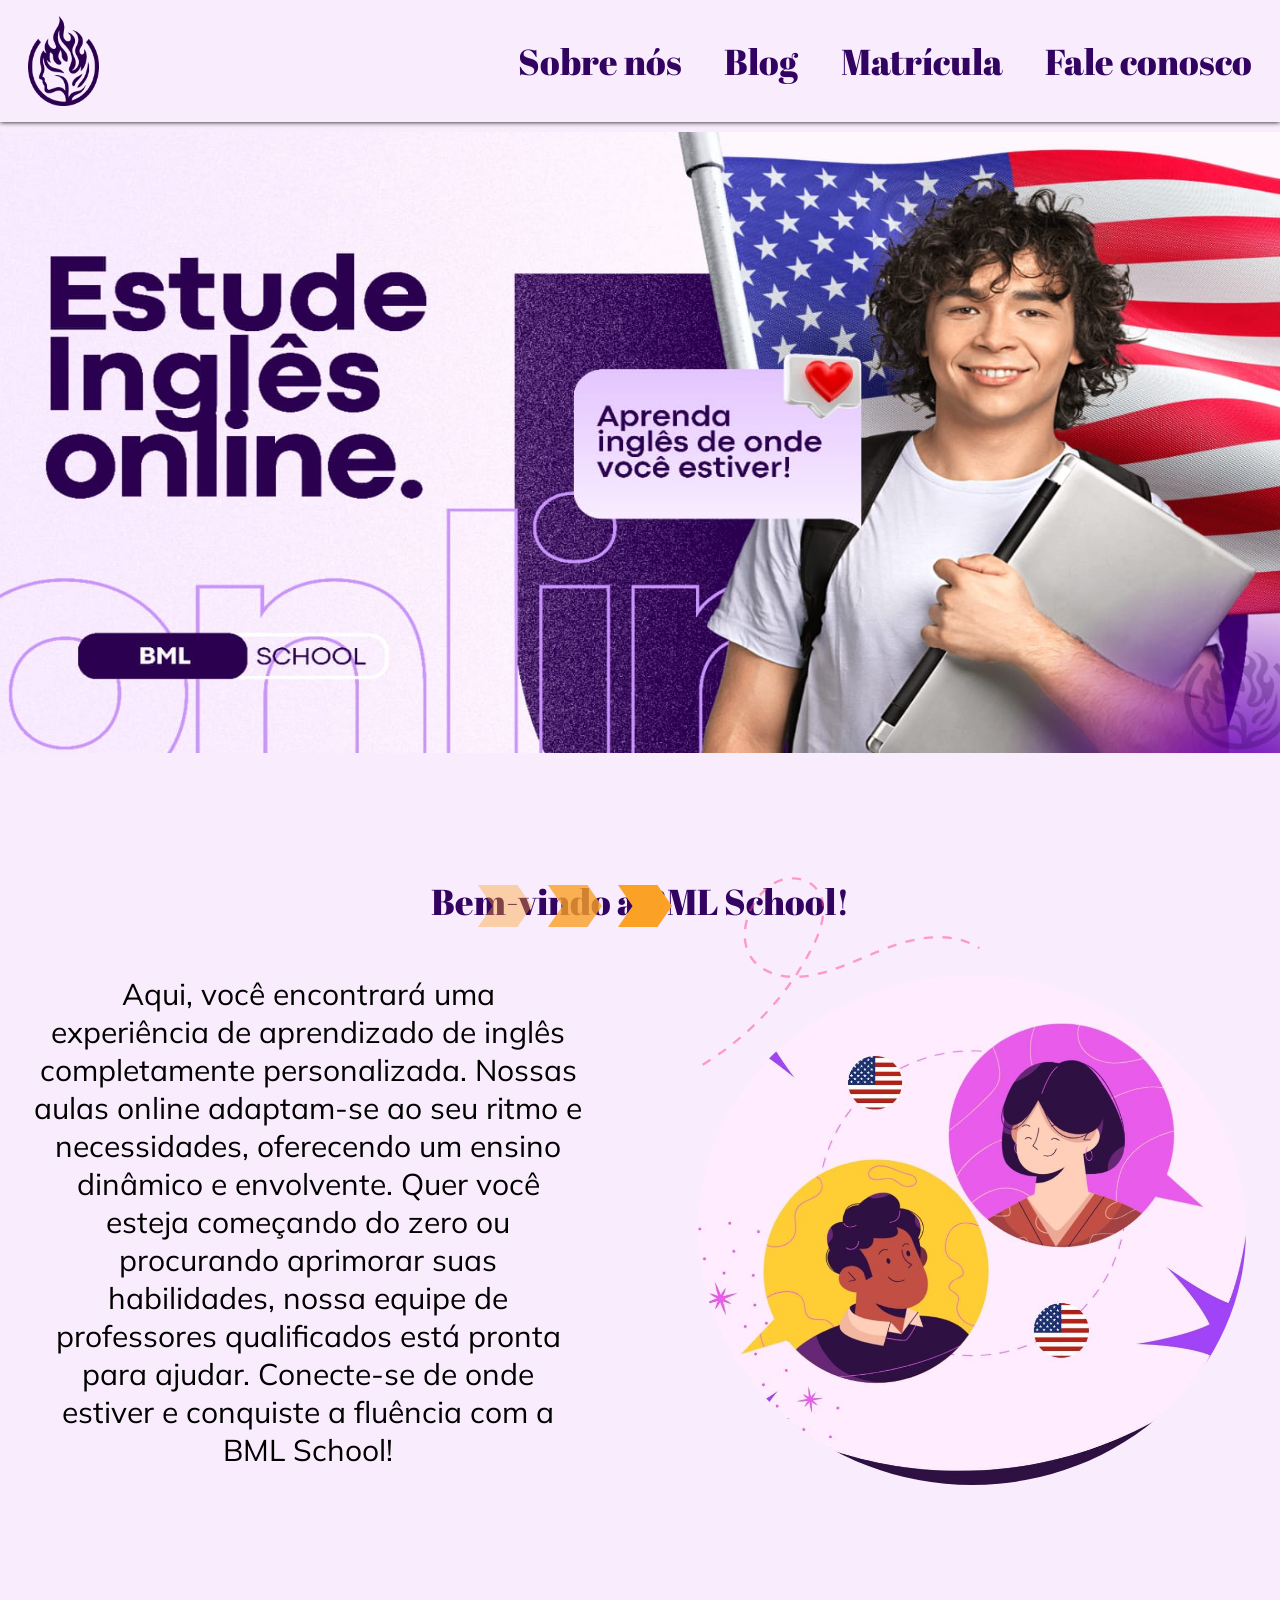
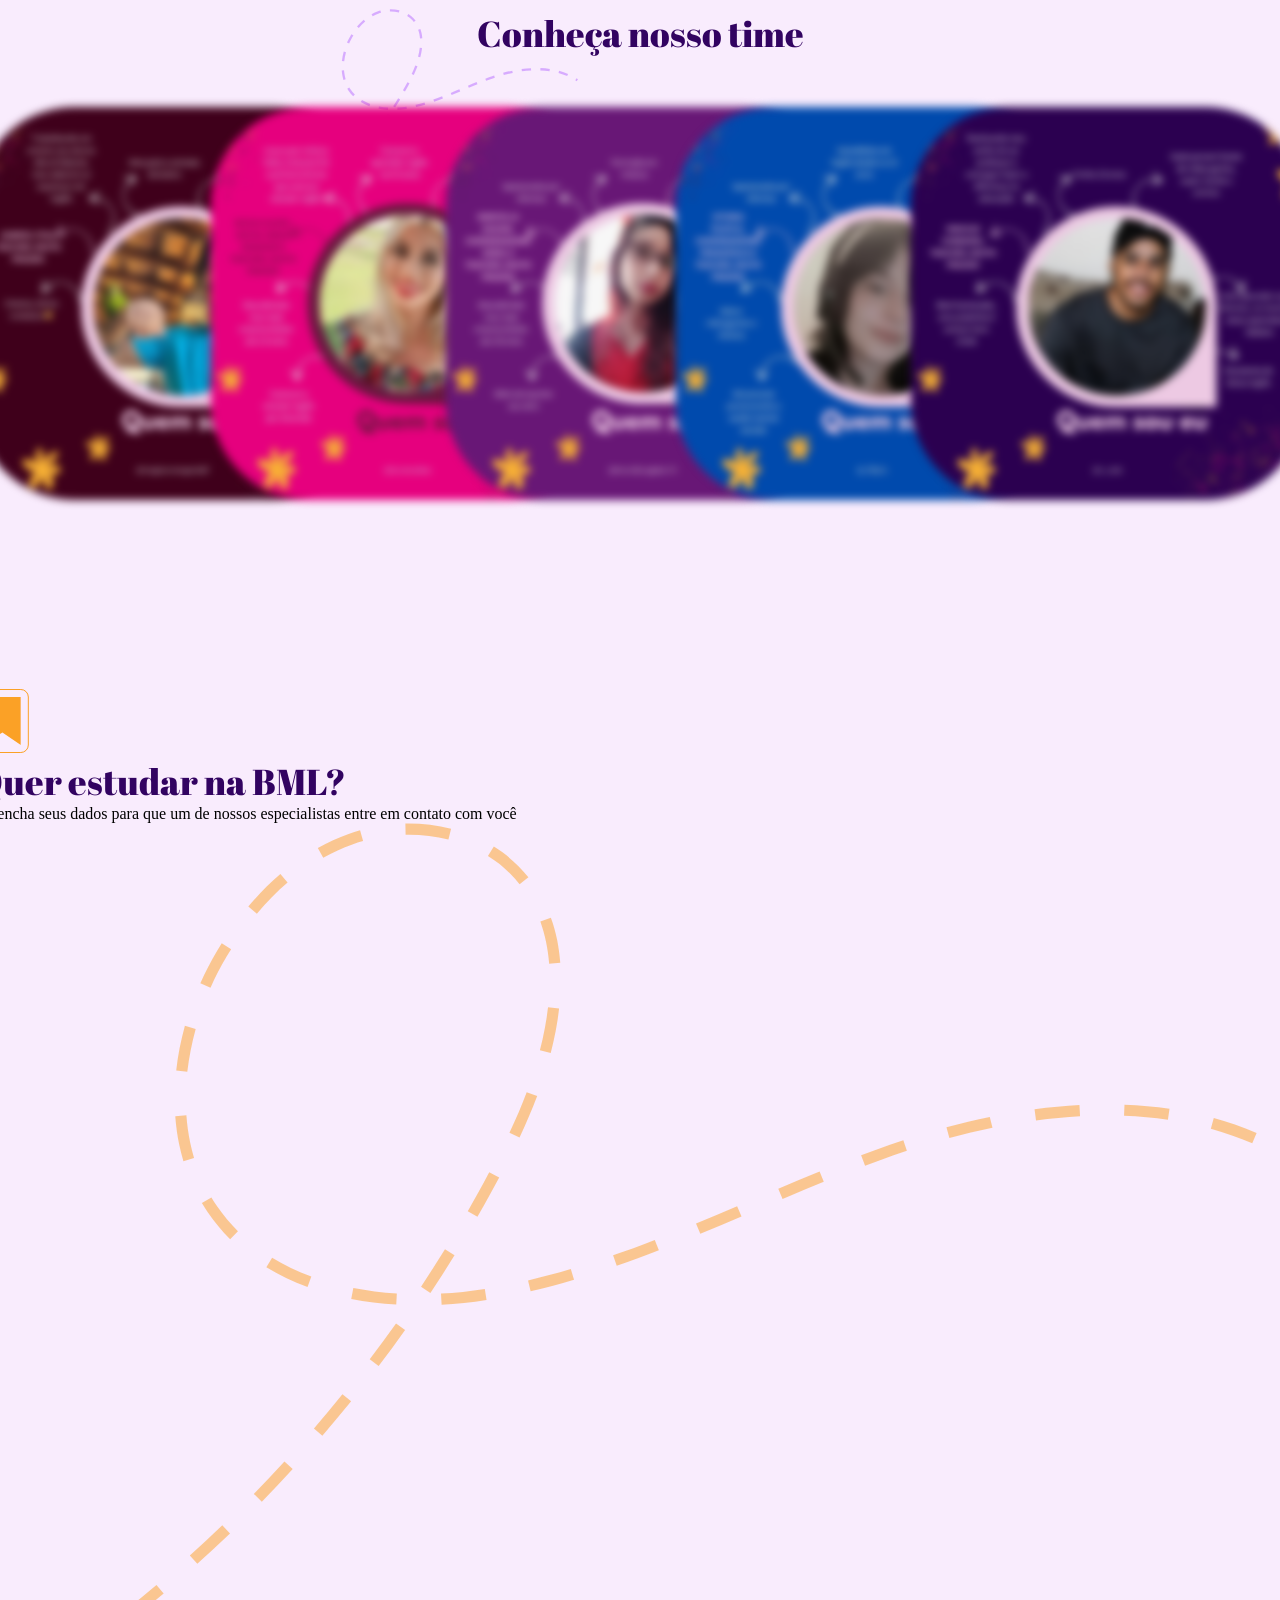
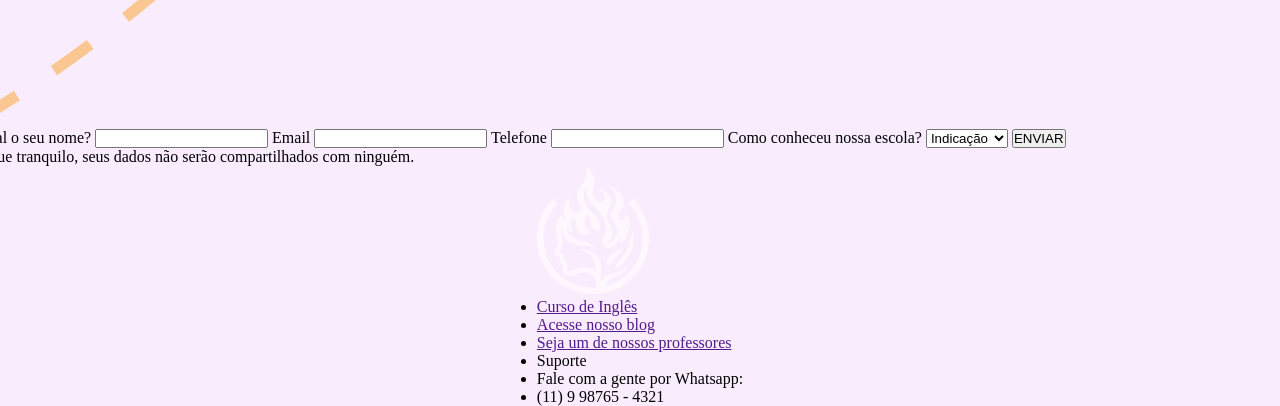
==== commit ead3d81f: "ajustes no design" ====
--- a/home.html
+++ b/home.html
@@ -50,11 +50,11 @@
                 <h2 class="subtitleFont">Conheça nosso time</h2>
             </div>
             <div id="teachers">
-                <div class="cards"><img src="assets/img/gabriel.jpeg" alt="teacher BML School"></div>
-                <div class="cards"><img src="assets/img/nicole.jpeg" alt="teacher BML School"></div>
-                <div class="cards"><img src="assets/img/marcela.jpeg" alt="teacher BML School"></div>
-                <div class="cards"><img src="assets/img/filiplic.jpeg" alt="teacher BML School"></div>
-                <div class="cards"><img src="assets/img/vinicius.jpeg" alt="teacher BML School"></div>
+                <div class="cards card1"><img src="assets/img/gabriel.jpeg" alt="teacher BML School"></div>
+                <div class="cards card2"><img src="assets/img/nicole.jpeg" alt="teacher BML School"></div>
+                <div class="cards card3"><img src="assets/img/marcela.jpeg" alt="teacher BML School"></div>
+                <div class="cards card4"><img src="assets/img/filiplic.jpeg" alt="teacher BML School"></div>
+                <div class="cards card5"><img src="assets/img/vinicius.jpeg" alt="teacher BML School"></div>
             </div>
         </div>
         <div id="enroll">
@@ -104,7 +104,7 @@
             </li>
         </ul>
     </footer>
-
+<script src="/assets/js/"></script>
 </body>
 
 </html>
--- a/assets/css/style.css
+++ b/assets/css/style.css
@@ -114,13 +114,42 @@
 
 #teachers {
     display: flex;
+    position: relative;
 }
 
 .cards img{
     height: 393px;
     width: 393px;
-    position: absolute;
     border-radius: 98px;
 }
 
+.cards{
+    filter: blur(4px);
+    transition: 300ms linear; 
+}
 
+.cards:hover {
+    filter: blur(0px); 
+    z-index: 6;
+    transform: scale(1.05);
+}
+
+.card2 {
+    position: absolute;
+    left: 235px;
+}
+
+.card3{
+    position: absolute;
+    left: 470px;
+}
+.card4{
+    position: absolute;
+    left: 700px;
+}
+.card5{
+    position: absolute;
+    right: 0;
+}
+
+
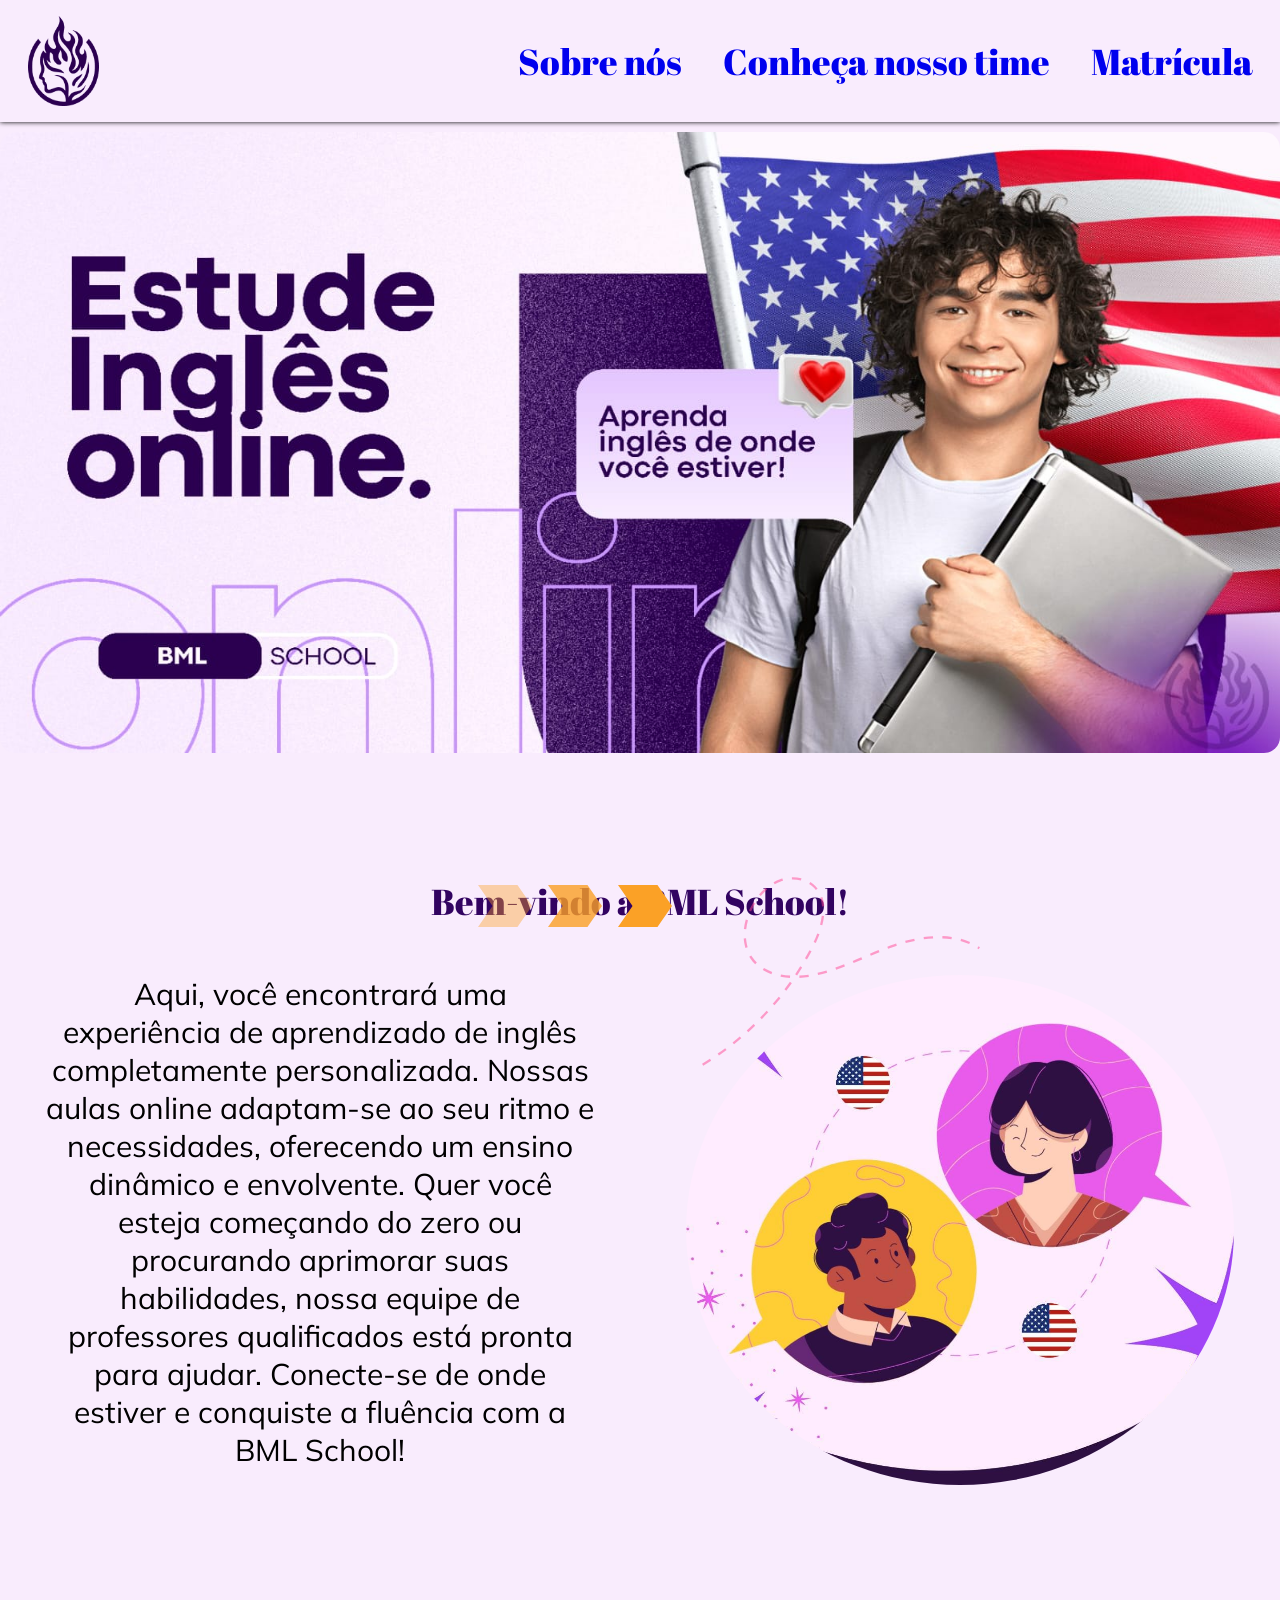
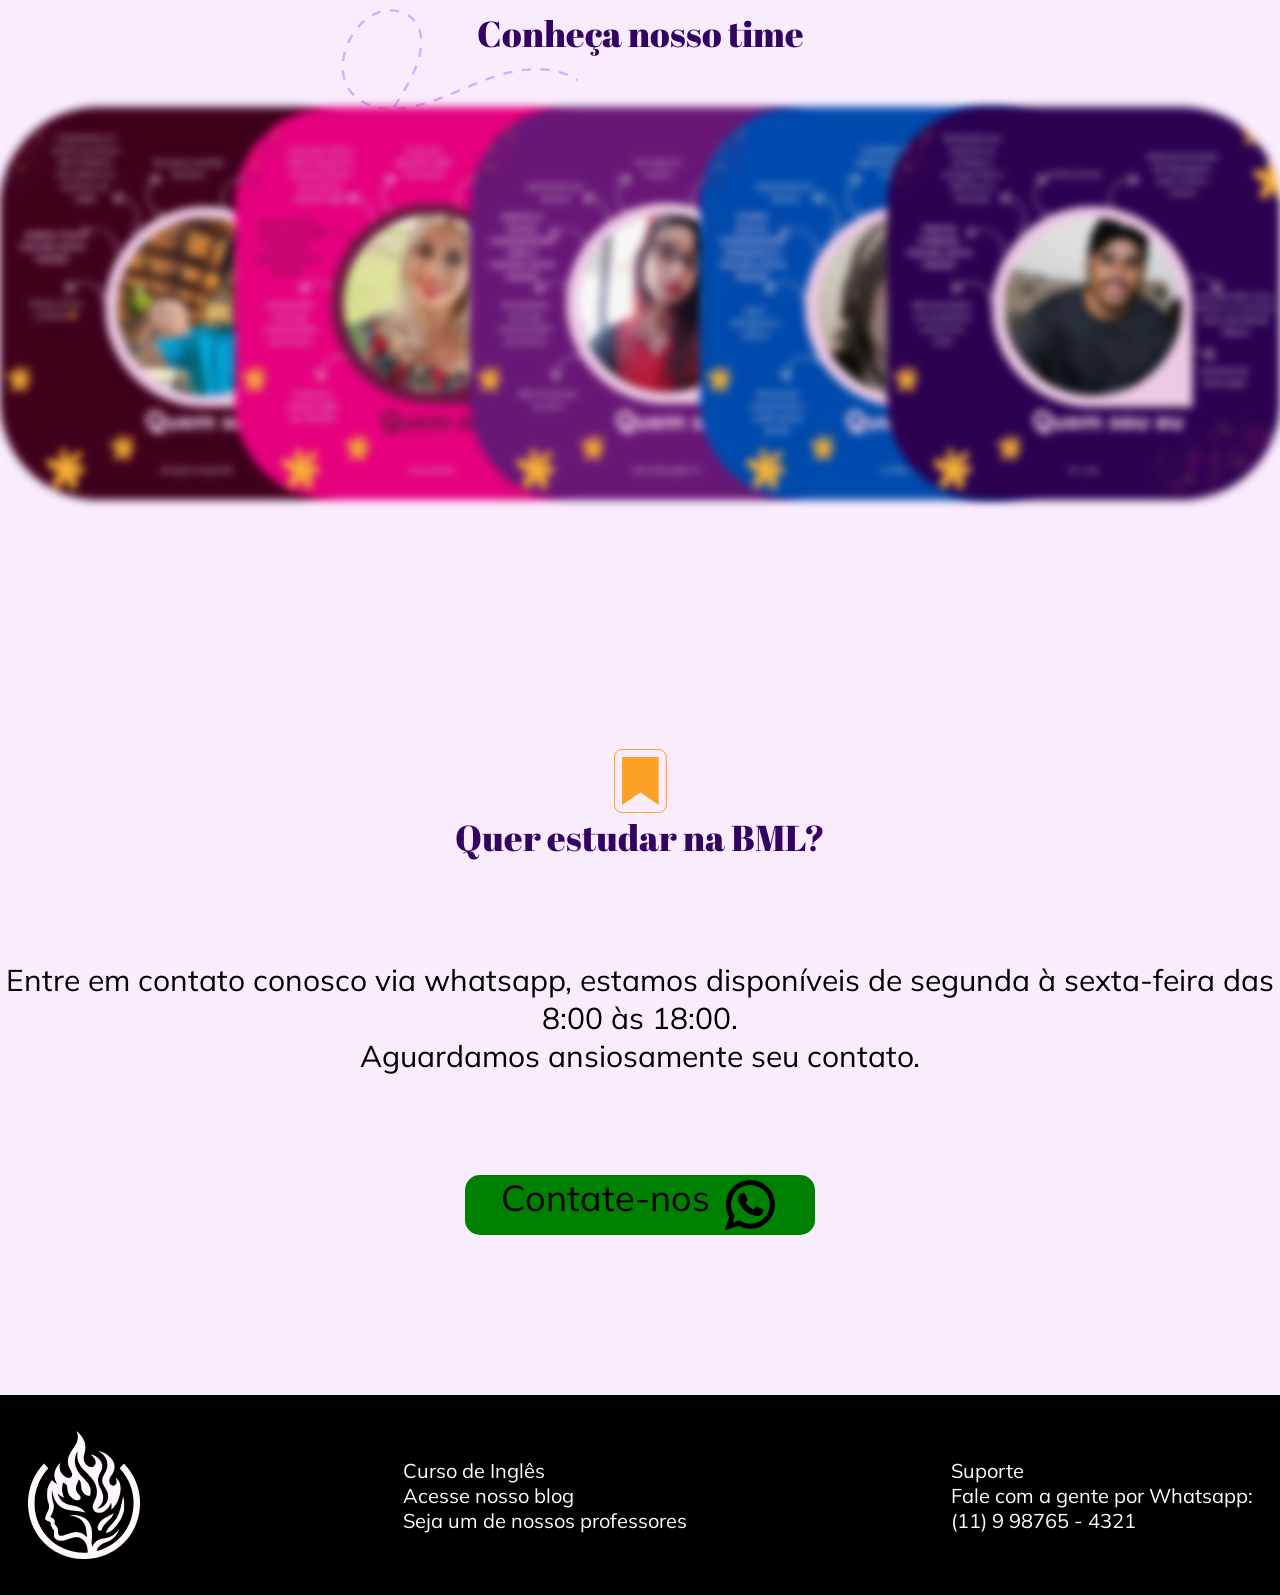
==== commit 1763c893: "Foi adicionado o botão de contato via whatsapp e footer" ====
--- a/home.html
+++ b/home.html
@@ -14,10 +14,9 @@
         <div id="header">
             <img src="assets/svg/logo-bml-112x128-dark-purple.png" alt="logoBML">
             <ul id="navBar" class="subtitleFont">
-                <li>Sobre nós</li>
-                <li>Blog</li>
-                <li>Matrícula</li>
-                <li>Fale conosco</li> <!-- link direciona para whatsapp -->
+                <a href="#titleWelcome"><li>Sobre nós</li></a>
+                <a href="#ourTeam"><li>Conheça nosso time</li></a>
+                <a href="#enroll"><li>Matrícula</li></a>
             </ul>
         </div>
     </header>
@@ -57,52 +56,41 @@
                 <div class="cards card5"><img src="assets/img/vinicius.jpeg" alt="teacher BML School"></div>
             </div>
         </div>
+
         <div id="enroll">
             <div id="titleEnroll">
                 <img src="assets/svg/icon-marker-yellow.svg" alt="icon marker yellow">
                 <h2 class="subtitleFont">Quer estudar na BML?</h2>
-                <p>Preencha seus dados para que um de nossos especialistas entre em contato com você</p>
-                <img src="assets/svg/dots-yellow.svg" alt="dots yellow">
+                <p class="paragraphFont">Entre em contato conosco via whatsapp, estamos disponíveis de segunda à sexta-feira das 8:00 às 18:00.<br>Aguardamos ansiosamente seu contato.</p>
+                <div class="botaoContato">
+                    <a id="linkBotao" href="https://wa.me/+5511941408125" target = "_blank" alt="whatsapp">
+                        <p id="txtContate">Contate-nos</p>
+                        <img id="iconwhatsapp" src="assets/svg/whatsapp.svg" alt="whatsapp">
+                    </a>
+                <div>
             </div>
-            <form id="formEnroll">
-                <label for="name">Qual o seu nome?</label>
-                <input type="text">
-                <label for="email">Email</label>
-                <input type="email">
-                <label for="tel">Telefone</label>
-                <input type="tel">
-                <label for="name">Como conheceu nossa escola?</label>
-                <select name="meetUs" id="meetUs">
-                    <option value="Selecione" disabled>Selecione</option>
-                    <option value="indicate">Indicação</option>
-                    <option value="insta">Instagram</option>
-                    <option value="google">Google</option>
-                    <option value="bing">Bing</option>
-                    <option value="outros">Outros</option>
-                </select>
-                <button id="submit">ENVIAR</button>
-                <p>Fique tranquilo, seus dados não serão compartilhados com ninguém.</p>
-            </form>
         </div>
     </main>
-    <footer>
-        <img src="assets/svg/logo-bml-112x128-white.png" alt="logo BML School">
-        <ul>
-            <li><a href="">Curso de Inglês</a></li>
-            <li><a href="">Acesse nosso blog</a></li>
-            <li><a href="">Seja um de nossos professores</a></li>
-        </ul>
-        <ul>
-            <li>
-                <p>Suporte</p>
-            </li>
-            <li>
-                <p>Fale com a gente por Whatsapp:</p>
-            </li>
-            <li>
-                <p>(11) 9 98765 - 4321</p>
-            </li>
-        </ul>
+    <footer id="rodape">
+        <div id="support">
+            <img src="assets/svg/logo-bml-112x128-white.png" alt="logo BML School">
+            <ul>
+                <li><a href="">Curso de Inglês</a></li>
+                <li><a href="">Acesse nosso blog</a></li>
+                <li><a href="">Seja um de nossos professores</a></li>
+            </ul>
+            <ul>
+                <li>
+                    <p>Suporte</p>
+                </li>
+                <li>
+                    <p>Fale com a gente por Whatsapp:</p>
+                </li>
+                <li>
+                    <p>(11) 9 98765 - 4321</p>
+                </li>
+            </ul>
+        </div>
     </footer>
 <script src="/assets/js/"></script>
 </body>
--- a/assets/css/style.css
+++ b/assets/css/style.css
@@ -152,4 +152,80 @@
     right: 0;
 }
 
-
+.botaoContato {
+    background-color: green;
+    width: 350px;
+    height: 60px;
+    border-radius: 15px;
+    margin: 100px 0 100px 0;
+    transition: scale 1s;
+}
+
+.botaoContato:hover {
+    scale: 1.2;
+
+}
+
+a {
+    text-decoration: none;
+}
+
+#txtContate {
+    font-family: 'Mulish', sans-serif;
+    font-size: 36px;
+    color: #000;
+}
+
+#linkBotao {
+    display: flex;
+    justify-content: center;
+}
+
+#titleEnroll p.paragraphFont {
+    margin-top: 100px;
+
+}
+
+#iconwhatsapp {
+    height: 50px;
+    margin: 5px;
+    margin-left: 15px;
+}
+
+/* rodapé */ 
+
+#rodape {
+    background-color: #000;
+    width: 100%;
+    height: 200px;
+    display: flex;
+    justify-content: center;
+    color: white;
+}
+
+#support {
+    width: 1225px;
+    height: 200px;
+    display: flex;
+    justify-content: space-between;
+    align-items: center;
+}
+
+#support ul li {
+    list-style: none;
+    font-family: 'Mulish', sans-serif;
+    font-size: 20px;
+    color: #fff;
+    text-decoration: none;
+}
+
+footer a:visited {
+    color: #fff
+}
+
+#titleEnroll {
+    display: flex;
+    flex-direction: column;
+    align-items: center;
+    margin: 60px 0 60px 0;
+}
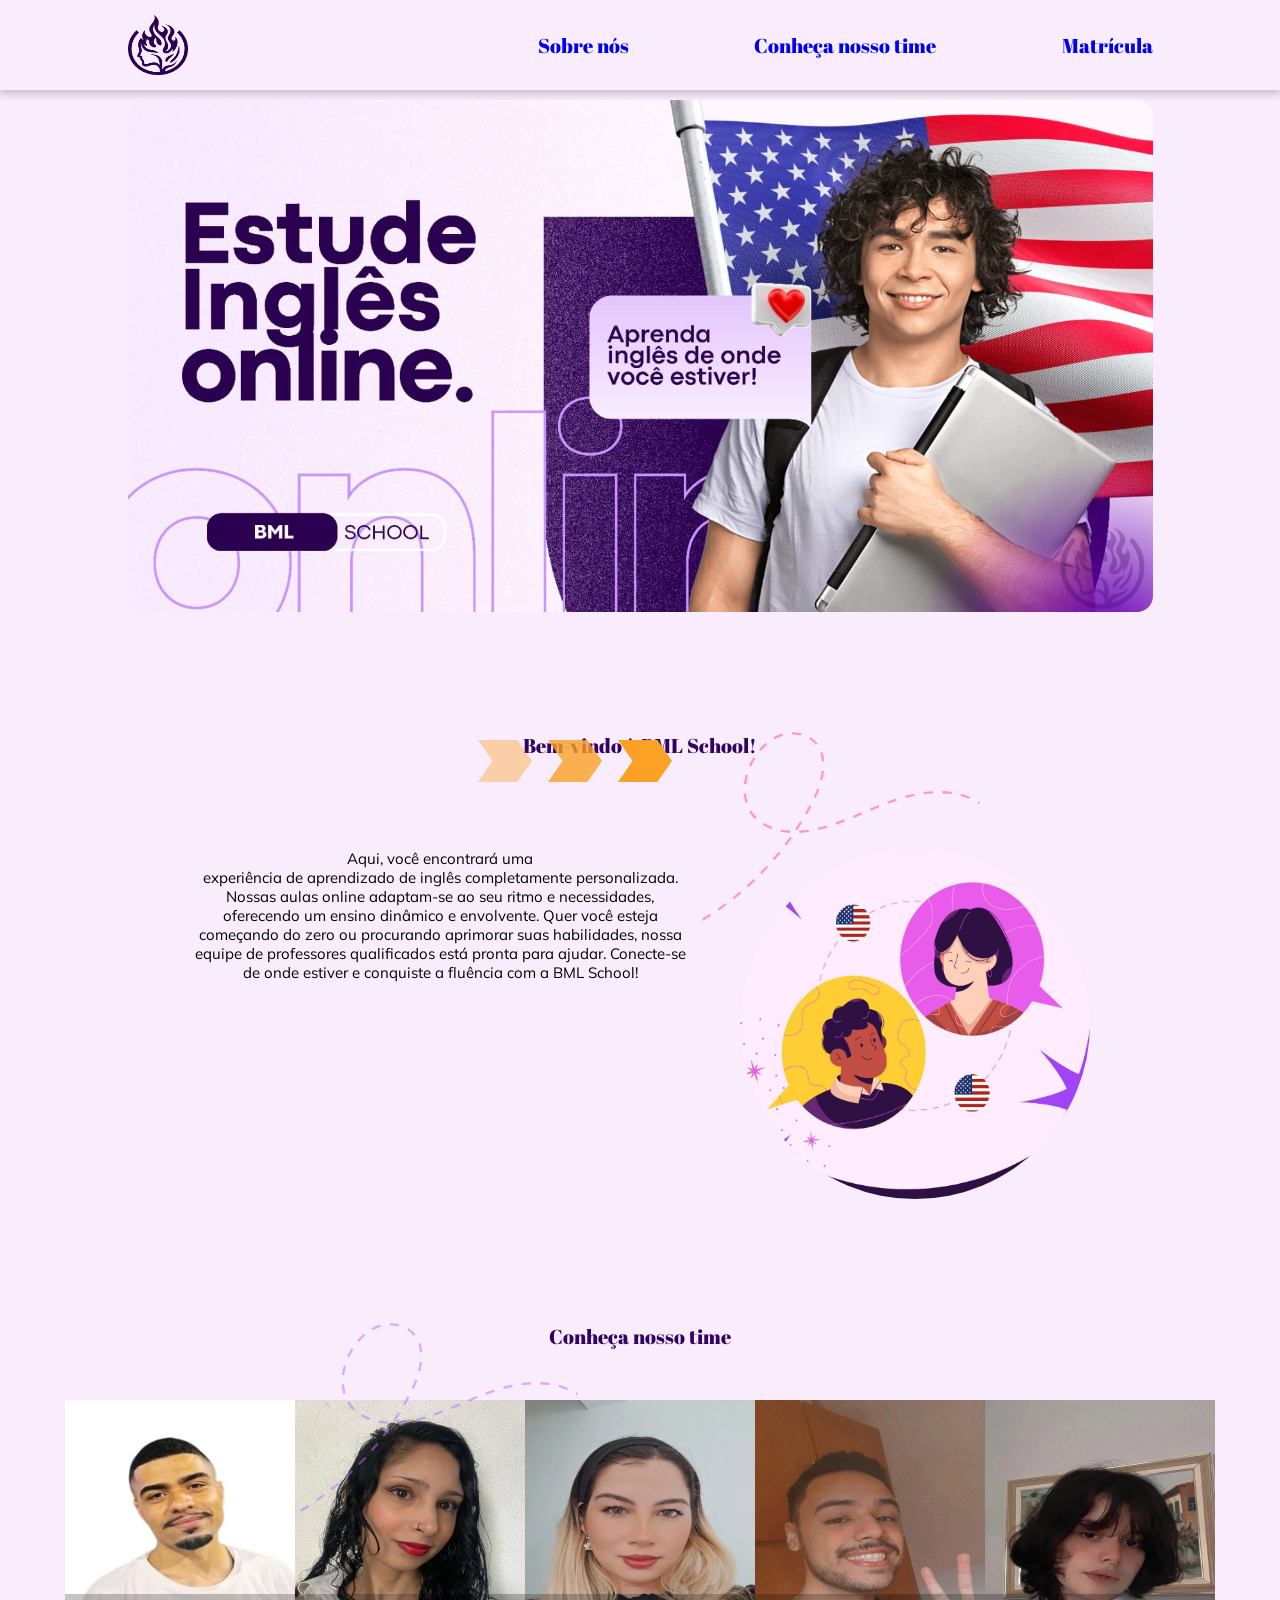
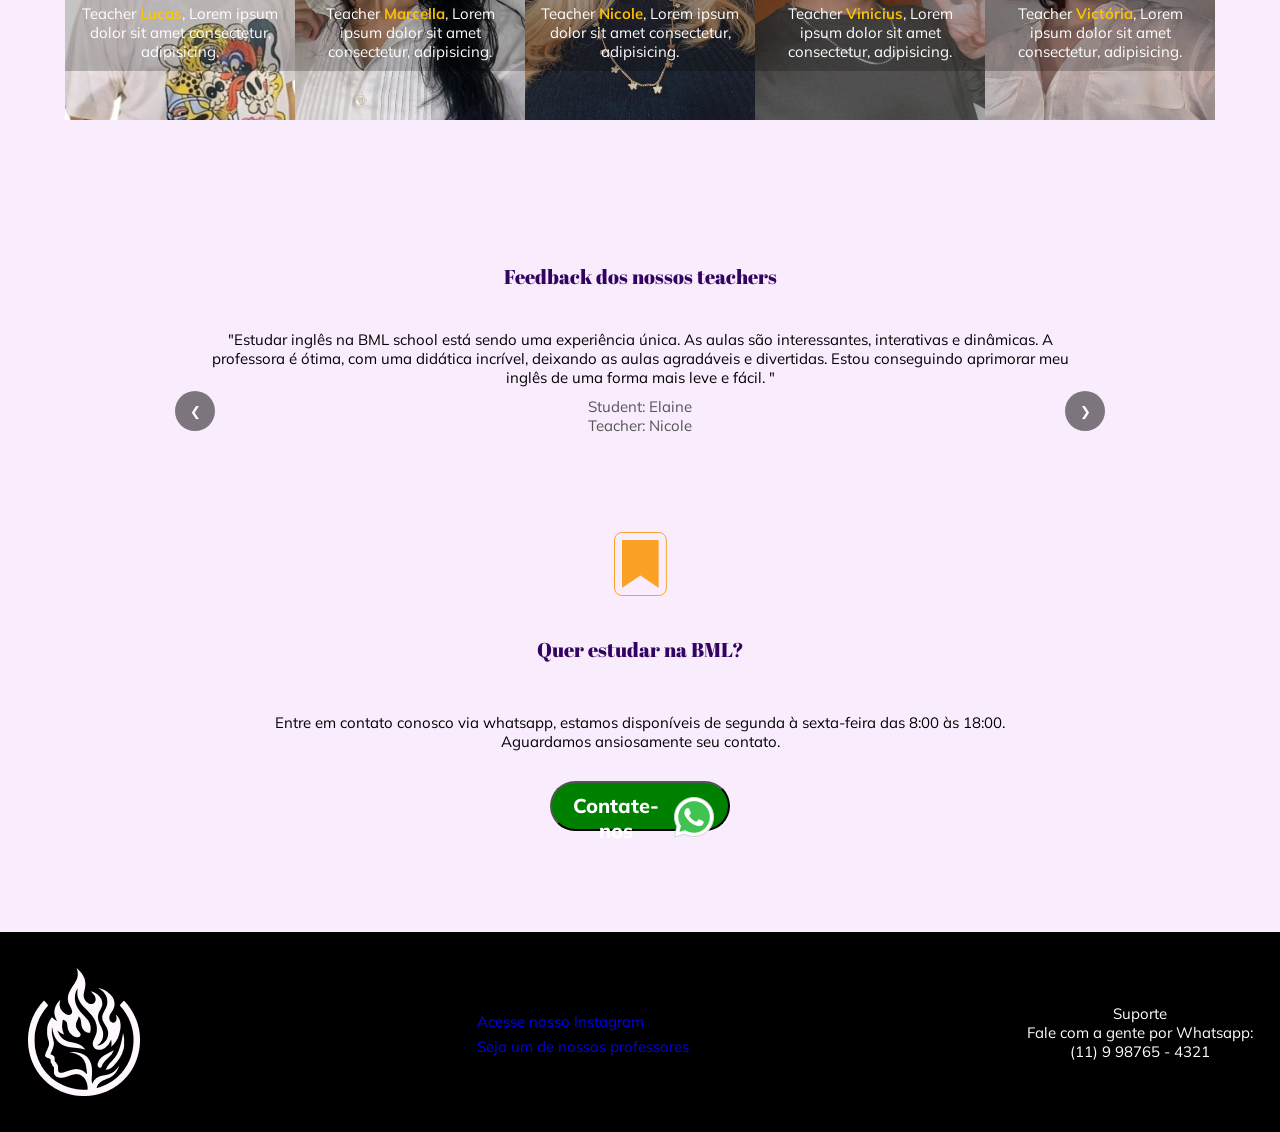
==== commit 3ae96147: "Fechamento do novo desing e marcação de breakpoints" ====
--- a/home.html
+++ b/home.html
@@ -49,12 +49,102 @@
                 <h2 class="subtitleFont">Conheça nosso time</h2>
             </div>
             <div id="teachers">
-                <div class="cards card1"><img src="assets/img/gabriel.jpeg" alt="teacher BML School"></div>
-                <div class="cards card2"><img src="assets/img/nicole.jpeg" alt="teacher BML School"></div>
-                <div class="cards card3"><img src="assets/img/marcela.jpeg" alt="teacher BML School"></div>
-                <div class="cards card4"><img src="assets/img/filiplic.jpeg" alt="teacher BML School"></div>
-                <div class="cards card5"><img src="assets/img/vinicius.jpeg" alt="teacher BML School"></div>
+                <div class="cards card1"><img src="assets/img/teachers/Lucas.jpeg" alt="teacher BML School">
+                <p class="paragraphFont textTeacher">Teacher <span>Lucas</span>, Lorem ipsum dolor sit amet consectetur, adipisicing.</p>
+                </div>
+                <div class="cards card2"><img src="assets/img/teachers/Marcella.jpeg" alt="teacher BML School">
+                    <p class="paragraphFont textTeacher">Teacher <span>Marcella</span>, Lorem ipsum dolor sit amet consectetur, adipisicing.</p>
+                </div>
+                <div class="cards card3"><img src="assets/img/teachers/Nicole.jpeg" alt="teacher BML School">
+                    <p class="paragraphFont textTeacher">Teacher <span>Nicole</span>, Lorem ipsum dolor sit amet consectetur, adipisicing.</p>
+                </div>
+                <div class="cards card4"><img src="assets/img/teachers/Vinicius.jpeg" alt="teacher BML School">
+                    <p class="paragraphFont textTeacher">Teacher <span>Vinicius</span>, Lorem ipsum dolor sit amet consectetur, adipisicing.</p>
+                </div>
+                <div class="cards card5"><img src="assets/img/teachers/Vitoria.jpeg" alt="teacher BML School">
+                    <p class="paragraphFont textTeacher">Teacher <span>Victória</span>, Lorem ipsum dolor sit amet consectetur, adipisicing.</p>
+                </div>
             </div>
+        </div>
+
+        <div id="depoimentos">
+            <h2 class="subtitleFont">Feedback dos nossos teachers</h2>
+                <div class="carrossel">
+                    <div class="slides">
+                        <div class="slide">
+                            <p class="texto paragraphFont">"Estudar inglês na BML school está sendo uma experiência 
+                                única. As aulas são interessantes, interativas e dinâmicas. 
+                                A professora é ótima, com uma didática incrível, 
+                                deixando as aulas agradáveis e divertidas. Estou 
+                                conseguindo aprimorar meu inglês de uma forma mais 
+                                leve e fácil.
+                                "</p>
+                            <p class="autor paragraphFont">Student: Elaine <br>
+                                             Teacher: Nicole</p>
+                        </div>
+                        <div class="slide">
+                            <p class="texto paragraphFont">"As meninas são ótimas! Super antenadas, trazem temas 
+                                contemporâneos pra discussão, preparam materiais de 
+                                acordo com as minhas necessidades, têm ótima fluência e 
+                                são muito queridas. Tenho gostado tanto das aulas 
+                                particulares quanto das de conversação em grupo. Tenho 
+                                inglês intermediário e sinto que estou aperfeiçoando-o 
+                                com elas. Recomendo!"</p>
+                            <p class="autor paragraphFont">Student: Marina<br>
+                                             Teacher: Vitoria</p>
+                        </div>
+                        <div class="slide">
+                            <p class="texto paragraphFont">"Olá,
+                                Olha, confesso que iniciei as aulas sem muita fé que eu 
+                                pudesse aprender algo de fato, mas em poucos meses, é 
+                                nítida minha evolução. Estou adorando e super animada 
+                                para as próximas aulas!"</p>
+                            <p class="autor paragraphFont">Student: Nicoly <br>
+                                             Teacher: Marcella</p>
+                        </div>
+                        <div class="slide">
+                            <p class="texto paragraphFont">"Eu estou tendo uma experiência incrível com cada aula, o 
+                                professor se dedica ao máximo para que venhamos 
+                                entender todos os passos, não só ele, mas todos vocês nos 
+                                dão uma atenção incrível. 
+                                Eu tinha um certo receio por não ser aulas presenciais 
+                                (tenho uma dificuldade para conseguir focar), mas eu me 
+                                surpreendi bastante, pois estou aprendendo e consigo 
+                                prestar atenção sem dificuldade alguma! 
+                                Indico e continuarei indicando."</p>
+                            <p class="autor paragraphFont">Student: Andressa<br>
+                                             Teacher: Vinicius</p>
+                        </div>
+                        <div class="slide">
+                            <p class="texto paragraphFont">"Eu amo as aulas, o meu professor Gabriel ensinar muito 
+                                bem, ele me deixa confortável para errar e sempre reforça 
+                                que ali é o lugar de erros e acertos, que eu não preciso ter 
+                                medo de falar errado. Quando eu não entendo algo ele 
+                                sempre explica de novo até eu entender."</p>
+                            <p class="autor paragraphFont">Student: Aline <br>
+                                             Teacher: Gabriel
+                        </div>
+                        <div class="slide">
+                            <p class="texto paragraphFont">"Gostaria de dizer que estou gostando muito das aulas com 
+                                o teacher Lucas! Nossa, são sensacionais, dinâmicas, 
+                                interativas e bem diversificadas! Ele consegue enquadrar 
+                                o conteúdo de uma forma séria mas ao mesmo tempo leve 
+                                e descontraída, o que me ajuda a entender melhor. Traz 
+                                referências a coisas do meu dia a dia como animes que 
+                                assisto, filmes, séries, músicas, e não tem nada melhor do 
+                                que aprender com algo que gostamos neh?
+                                Em pouco tempo de curso já consegui ver algumas 
+                                melhoras, e um dos pontos que tbm me ajudam a 
+                                complementar são as aulas de conversation! É um grande 
+                                diferencial da escola e que só tem a agregar!
+                                Todos são ótimos!"</p>
+                            <p class="autor paragraphFont">Student: Rogério <br>
+                                             Teacher: Lucas
+                        </div>
+                    </div>
+                    <button class="prev buttonDepoimentos">&#10094;</button>
+                    <button class="next buttonDepoimentos">&#10095;</button>
+                </div>
         </div>
 
         <div id="enroll">
@@ -62,12 +152,7 @@
                 <img src="assets/svg/icon-marker-yellow.svg" alt="icon marker yellow">
                 <h2 class="subtitleFont">Quer estudar na BML?</h2>
                 <p class="paragraphFont">Entre em contato conosco via whatsapp, estamos disponíveis de segunda à sexta-feira das 8:00 às 18:00.<br>Aguardamos ansiosamente seu contato.</p>
-                <div class="botaoContato">
-                    <a id="linkBotao" href="https://wa.me/+5511941408125" target = "_blank" alt="whatsapp">
-                        <p id="txtContate">Contate-nos</p>
-                        <img id="iconwhatsapp" src="assets/svg/whatsapp.svg" alt="whatsapp">
-                    </a>
-                <div>
+                <a href="http://wa.me//+5511941408125" target="_blank"><button id="contateButton" >Contate-nos <img src="assets/img/wpp.png" alt="Whatsapp BML School"> </button></a>
             </div>
         </div>
     </main>
@@ -75,24 +160,23 @@
         <div id="support">
             <img src="assets/svg/logo-bml-112x128-white.png" alt="logo BML School">
             <ul>
-                <li><a href="">Curso de Inglês</a></li>
-                <li><a href="">Acesse nosso blog</a></li>
-                <li><a href="">Seja um de nossos professores</a></li>
+                <li><a href="https://www.instagram.com/bmlschool/" class="paragraphFont">Acesse nosso Instagram</a></li>
+                <li><a href="http://wa.me//+5511941408125" target="_blank" class="paragraphFont">Seja um de nossos professores</a></li>
             </ul>
             <ul>
                 <li>
-                    <p>Suporte</p>
+                    <p class="paragraphFont">Suporte</p>
                 </li>
                 <li>
-                    <p>Fale com a gente por Whatsapp:</p>
+                    <p class="paragraphFont">Fale com a gente por Whatsapp:</p>
                 </li>
                 <li>
-                    <p>(11) 9 98765 - 4321</p>
+                    <p class="paragraphFont">(11) 9 98765 - 4321</p>
                 </li>
             </ul>
         </div>
     </footer>
-<script src="/assets/js/"></script>
+<script src="assets/js/script.js"></script>
 </body>
 
 </html>
--- a/assets/css/style.css
+++ b/assets/css/style.css
@@ -3,6 +3,7 @@
 :root {
     --dark-purple: #320361;
     --light-white: #F9ECFD;
+    --yellow: #ffc400;
 }
 
 /* fontes */
@@ -10,15 +11,19 @@
 .subtitleFont {
     font-family: 'Abril Fatface', serif;
     font-weight: 400;
-    font-size: 36px;
-    color: var(--dark-purple);
+    font-size: 28px;
+    color: var(--dark-purple) !important;
 }
 
 .paragraphFont {
     font-family: 'Mulish', sans-serif;
-    font-size: 30px;
+    font-size: 23px;
     font-weight: 400;
     text-align: center;
+}
+span{
+    font-weight: 650;
+    color: var(--yellow);
 }
 
 /* styles */
@@ -35,17 +40,21 @@
     background-color: var(--light-white);
 }
 
+main {
+    padding: 0 400px !important;
+}
+
 header {
     width: 100%;
-    height: 122px;
-    box-shadow: 0px 0px 5px black;
+    height: 90px;
+    box-shadow: 0px 4px 8px 0px rgba(0, 0, 0, 0.2);
     display: flex;
     justify-content: center;
     margin-bottom: 10px;
 }
 #header {
     display: flex;
-    width: 1225px;
+    width: 1200px;
     justify-content: space-between;
     align-items: center;
 }
@@ -59,13 +68,17 @@
 }
 
 #header img {
-    height: 90px;
-    width: 71px;
+    height: 60px;
+    width: 60px;
+}
+
+#banner {
+    display: flex;
+    justify-content: center;
 }
 
 #banner img {
     height: 621px;
-    width: 100%;
     border-radius: 16px;
 }
 
@@ -90,11 +103,17 @@
 #pWelcome {
     display: flex;
     justify-content: space-around;
-}
-
-#pWelcome p, #pWelcome img {
-    height: 510px;
-    width: 548.7px;
+    padding: 40px 100px 0;
+}
+
+#pWelcome p {
+    height: 350px;
+    width: 500px;
+}
+
+#pWelcome img {
+    height: 350px;
+    width: 350px;
 }
 
 #pWelcome img {
@@ -102,7 +121,7 @@
 }
 
 #ourTeam{
-    height: 800px;
+    height: 600px;
 }
 
 #dotsPurple {
@@ -114,76 +133,48 @@
 
 #teachers {
     display: flex;
+    width: 100%;
+    justify-content: space-between;
+    height: 320px;
+}
+
+.textTeacher{
+    width: 210px;
     position: relative;
+    top: -130px;
+    text-align: justify;
+    background-color: #0000003a;
+    color: #FFF;
+    padding: 10px;
+    font-size: 20px;
 }
 
 .cards img{
-    height: 393px;
-    width: 393px;
-    border-radius: 98px;
+    height: 320px;
+    width: 230px;
 }
 
 .cards{
-    filter: blur(4px);
     transition: 300ms linear; 
 }
 
 .cards:hover {
-    filter: blur(0px); 
-    z-index: 6;
     transform: scale(1.05);
 }
 
-.card2 {
-    position: absolute;
-    left: 235px;
-}
-
-.card3{
-    position: absolute;
-    left: 470px;
-}
-.card4{
-    position: absolute;
-    left: 700px;
-}
-.card5{
-    position: absolute;
-    right: 0;
-}
-
-.botaoContato {
-    background-color: green;
-    width: 350px;
-    height: 60px;
-    border-radius: 15px;
-    margin: 100px 0 100px 0;
-    transition: scale 1s;
-}
-
-.botaoContato:hover {
-    scale: 1.2;
-
-}
-
-a {
-    text-decoration: none;
-}
-
-#txtContate {
-    font-family: 'Mulish', sans-serif;
-    font-size: 36px;
-    color: #000;
-}
-
-#linkBotao {
-    display: flex;
-    justify-content: center;
+#titleEnroll {
+    display: flex;
+    flex-direction: column;
+    align-items: center;
+    height: 400px;
 }
 
 #titleEnroll p.paragraphFont {
-    margin-top: 100px;
-
+    margin-top: 50px;
+}
+
+#titleEnroll h2{
+    margin-top: 40px;
 }
 
 #iconwhatsapp {
@@ -223,9 +214,363 @@
     color: #fff
 }
 
-#titleEnroll {
-    display: flex;
-    flex-direction: column;
-    align-items: center;
-    margin: 60px 0 60px 0;
+/*
+Depoimentos
+*/
+#depoimentos{
+    margin: 60px 0 20px;
+    text-align: center;
+}
+
+#depoimentos h2{
+    margin-bottom: 20px;
+}
+
+.carrossel {
+    position: relative;
+    max-width: 900px;
+    margin: 0 auto;
+    overflow: hidden;
+    background-color: var(--light-white);
+    padding: 0 20px;
+}
+
+.slides {
+    display: flex;
+    transition: transform 0.5s ease-in-out;
+}
+
+.slide {
+    min-width: 100%;
+    box-sizing: border-box;
+    padding: 20px;
+    text-align: center;
+}
+
+.texto {
+    font-size: 18px;
+    font-weight: bold;
+    margin-bottom: 10px;
+    font-family: 'Mulish', sans-serif;
+}
+
+.autor {
+    font-family: 'Mulish', sans-serif;
+    font-size: 16px;
+    color: #555;
+}
+
+.buttonDepoimentos {
+    position: absolute;
+    top: 50%;
+    width: 40px;
+    height: 40px;
+    background-color: rgba(0, 0, 0, 0.5);
+    color: white;
+    border: none;
+    border-radius: 50%;
+    cursor: pointer;
+    transform: translateY(-50%);
+}
+
+.prev {
+    left: 5px;
+}
+
+.next {
+    right: 5px;
+}
+
+.buttonDepoimentos:hover {
+    background-color: rgba(0, 0, 0, 0.8);
+}
+
+#contateButton {
+    margin: 30px;
+    height: 50px;
+    width: 180px;
+    border-radius: 30px;
+    color: #fff;
+    font-family: 'Mulish', sans-serif;
+    font-weight: 800;
+    font-size: 20px;
+    background-color: green;
+}
+
+#contateButton:hover {
+    transform: scale(1.1);
+    transition: 1s;
+    cursor: pointer;
+}
+
+#titleEnroll button {
+    display: flex;
+    justify-content: space-between;
+    padding: 10px;
+}
+
+a {
+    text-decoration: none !important;
+}
+
+/*Tablet Paisagem e desktop pequenos */
+@media only screen and (min-width: 1025px) and (max-width: 1280px){
+    .subtitleFont {
+        font-family: 'Abril Fatface', serif;
+        font-weight: 400;
+        font-size: 20px;
+        color: var(--dark-purple) !important;
+    }
+    
+    .paragraphFont {
+        font-family: 'Mulish', sans-serif;
+        font-size: 15px;
+        font-weight: 400;
+        text-align: center;
+    }
+
+    main {
+        padding: auto;
+    }
+
+    #header {
+        width: 1025px;
+    }
+
+    #banner img {
+        height: auto;
+        width: 1025px;
+    }
+}
+
+/*Tablet Retrato*/
+@media only screen and (min-width: 769px) and (max-width: 1024px){
+    .subtitleFont {
+        font-family: 'Abril Fatface', serif;
+        font-weight: 400;
+        font-size: 20px;
+        color: var(--dark-purple) !important;
+    }
+    
+    .paragraphFont {
+        font-family: 'Mulish', sans-serif;
+        font-size: 15px;
+        font-weight: 400;
+        text-align: center;
+    }
+
+    main {
+        padding: auto;
+    }
+
+    #header {
+        width: 769px;
+    }
+
+    #banner img {
+        height: auto;
+        width: 769px;
+    }
+}
+
+/*Smartphone grande*/
+@media only screen and (min-width: 481px) and (max-width: 768px){
+
+    .subtitleFont {
+        font-family: 'Abril Fatface', serif;
+        font-weight: 400;
+        font-size: 15px;
+        color: var(--dark-purple) !important;
+    }
+    
+    .paragraphFont {
+        font-family: 'Mulish', sans-serif;
+        font-size: 12px;
+        font-weight: 400;
+        text-align: center;
+    }
+
+    main {
+        padding: auto;
+    }
+
+    header {
+        height: 70px;
+    }
+
+    #header {
+        width: 481px;
+    }
+
+    #header img {
+        height: 50px;
+        width: 50px;
+    }
+
+    #header ul {
+        width: 75%;
+    }
+
+    #banner img {
+        height: auto;
+        width: 481px;
+    }    
+}
+
+/* Smartphone pequeno */
+@media only screen and (min-width: 320px) and (max-width: 480px){
+    .subtitleFont {
+        font-family: 'Abril Fatface', serif;
+        font-weight: 200;
+        font-size: 13px;
+        color: var(--dark-purple) !important;
+    }
+    
+    .paragraphFont {
+        font-family: 'Mulish', sans-serif;
+        font-size: 13px;
+        font-weight: 300;
+        text-align: center;
+    }
+
+    * {
+        margin: 0;
+        padding: 0;
+    }
+
+    main {
+        padding: auto;
+    }
+
+    header {
+        height: 50px;
+    }
+
+    #header {
+        width: 320px;
+    }
+
+    #header img {
+        height: 40px;
+        width: 40px;
+    }
+
+    #header ul {
+        width: 75%;
+    }
+
+    #banner img {
+        height: auto;
+        width: 320px;
+    } 
+
+    #welcome {
+        width: 320px;
+    }
+    #pWelcome {
+        flex-direction: column;
+        width: 320px;
+    }
+    
+    #pWelcome p {
+        width: 320px;
+    }
+    
+    #pWelcome img {
+        width: 320px;
+    }
+
+    #ourTeam{
+        height: 600px;
+    }
+    
+    #dotsPurple {
+        height: 30px;
+        width: 60px;
+    }
+    
+    #teachers {
+        display: flex;
+        width: 320px;
+        justify-content: space-between;
+        height: 320px;
+    }
+    
+    .textTeacher{
+        width: 50px;
+        top: -80px;
+        padding: 2px;
+        font-size: 8px;
+    }
+    
+    .cards img{
+        height: 150px;
+        width: 54px;
+    }
+
+    #depoimentos{
+        margin: 10px 0 5px;
+    }
+    
+    #depoimentos h2{
+        margin-bottom: 10px;
+    }
+    
+    .carrossel {
+        position: relative;
+        max-width: 320px;
+    }
+    
+    .slides {
+        display: flex;
+        transition: transform 0.5s ease-in-out;
+    }
+    
+    .slide {
+        min-width: 100%;
+        box-sizing: border-box;
+        padding: 20px;
+        text-align: center;
+    }
+    
+    .texto {
+        font-size: 13px;
+        font-weight: bold;
+        margin-bottom: 10px;
+        font-family: 'Mulish', sans-serif;
+    }
+    
+    .autor {
+        font-family: 'Mulish', sans-serif;
+        font-size: 13px;
+        color: #555;
+    }
+    
+    .buttonDepoimentos {
+        position: absolute;
+        top: 50%;
+        width: 40px;
+        height: 40px;
+        background-color: rgba(0, 0, 0, 0.5);
+        color: white;
+        border: none;
+        border-radius: 50%;
+        cursor: pointer;
+        transform: translateY(-50%);
+    }
+    
+    .prev {
+        left: 5px;
+    }
+    
+    .next {
+        right: 5px;
+    }
+    
+}
+
+@media only screen and (max-width: 320px){
+    *{
+        display: none;
+    }
 }
